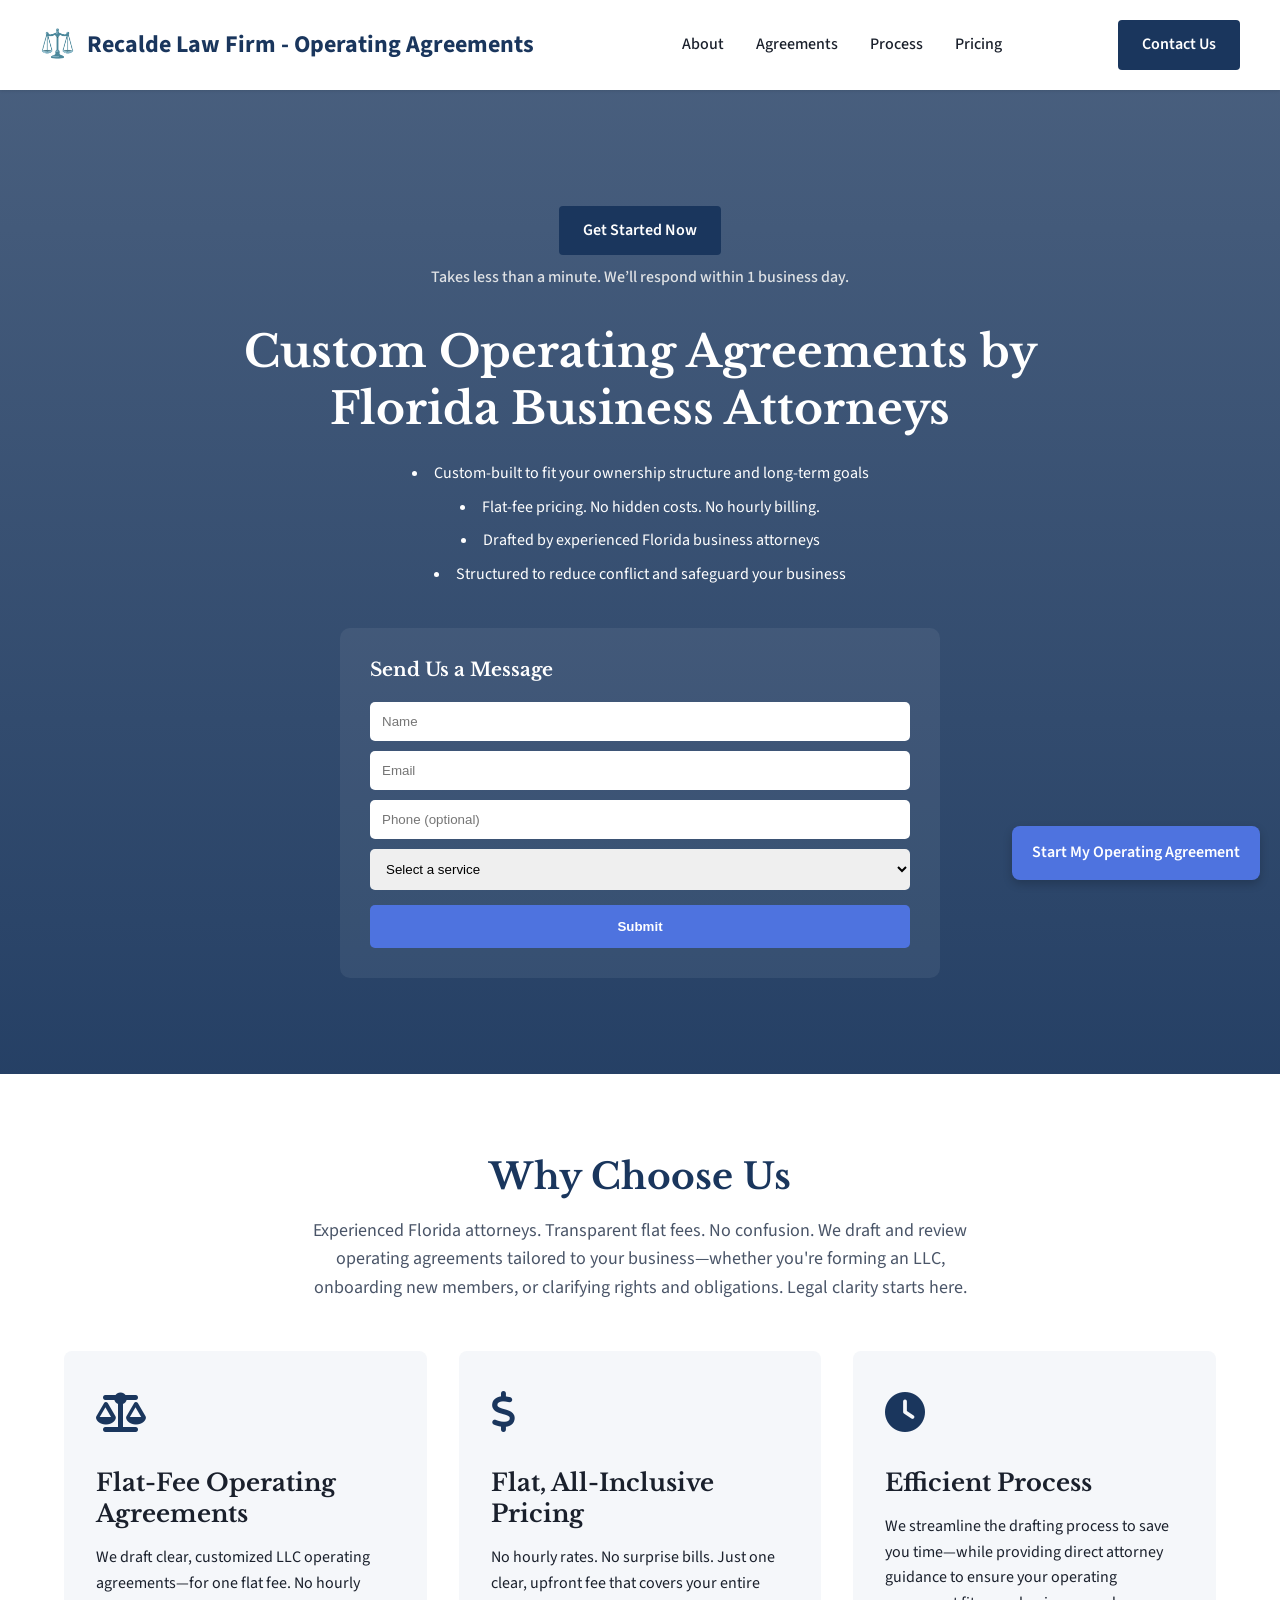
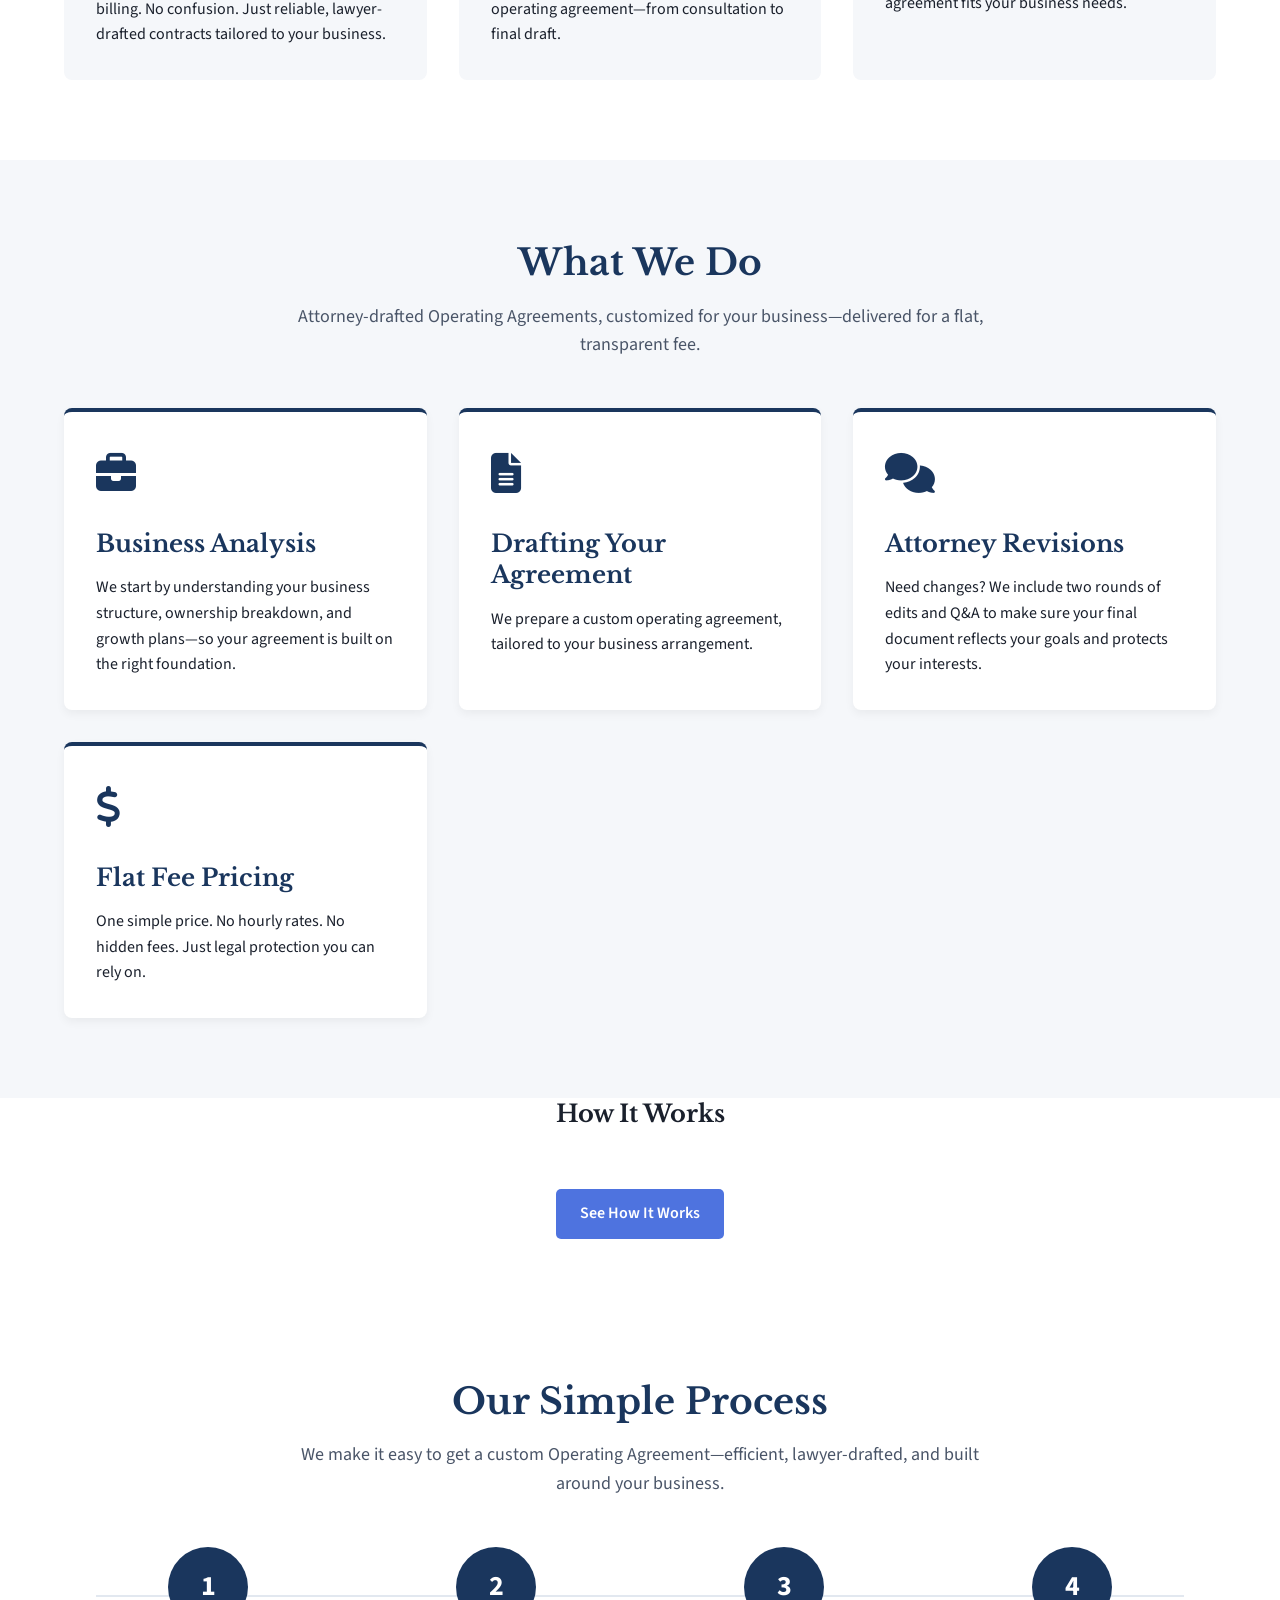
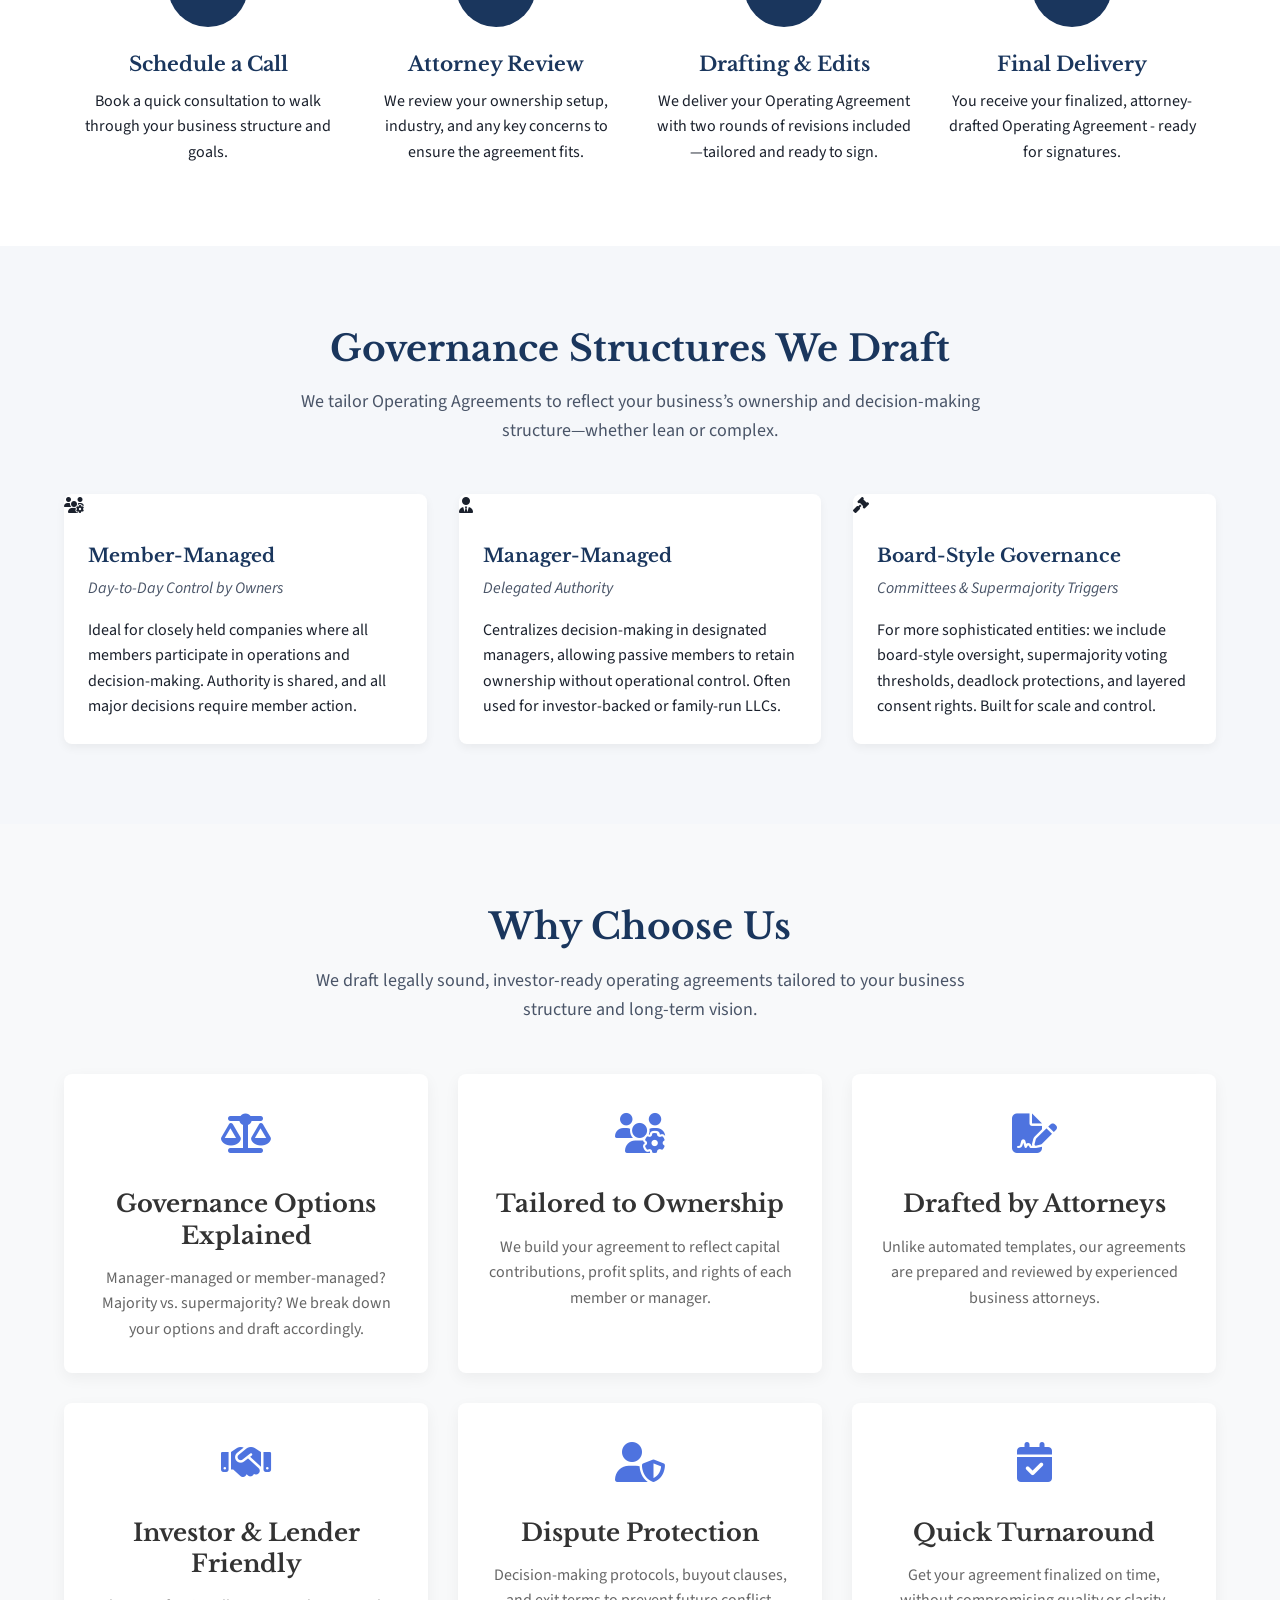
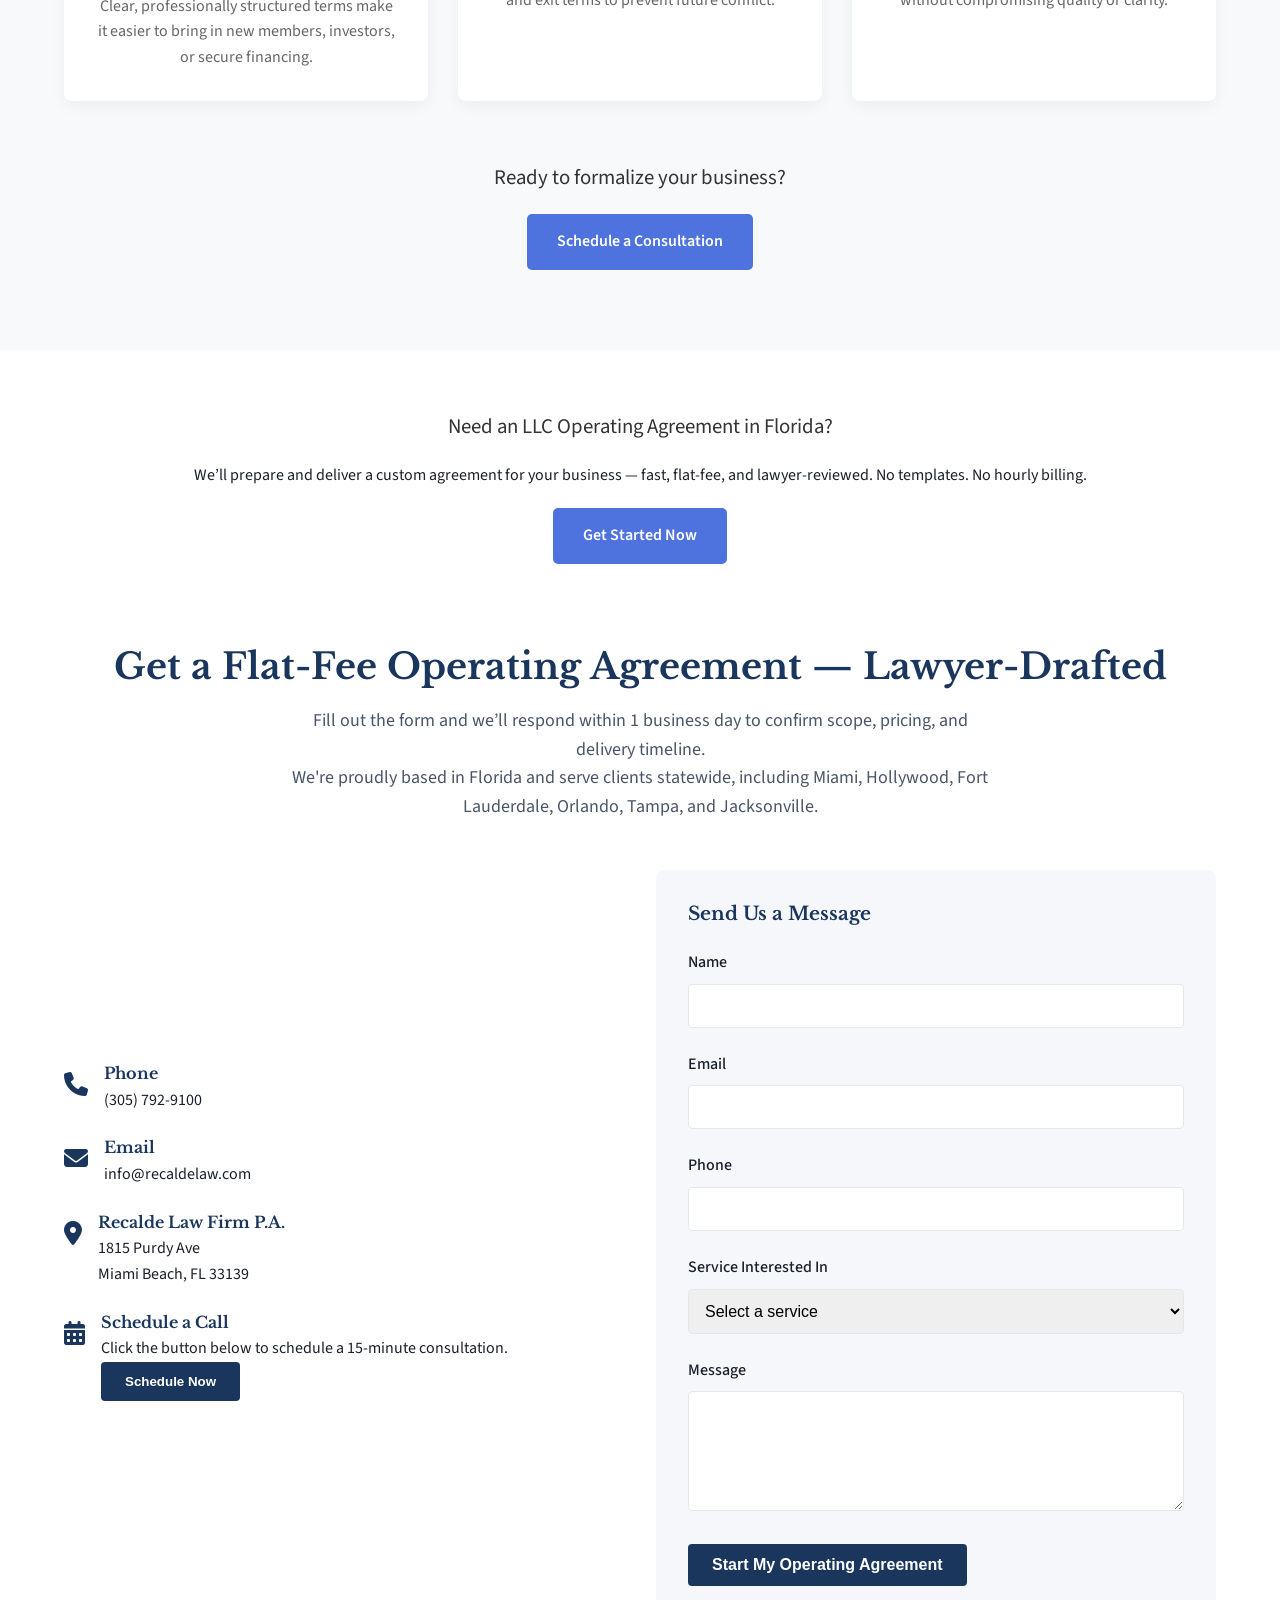
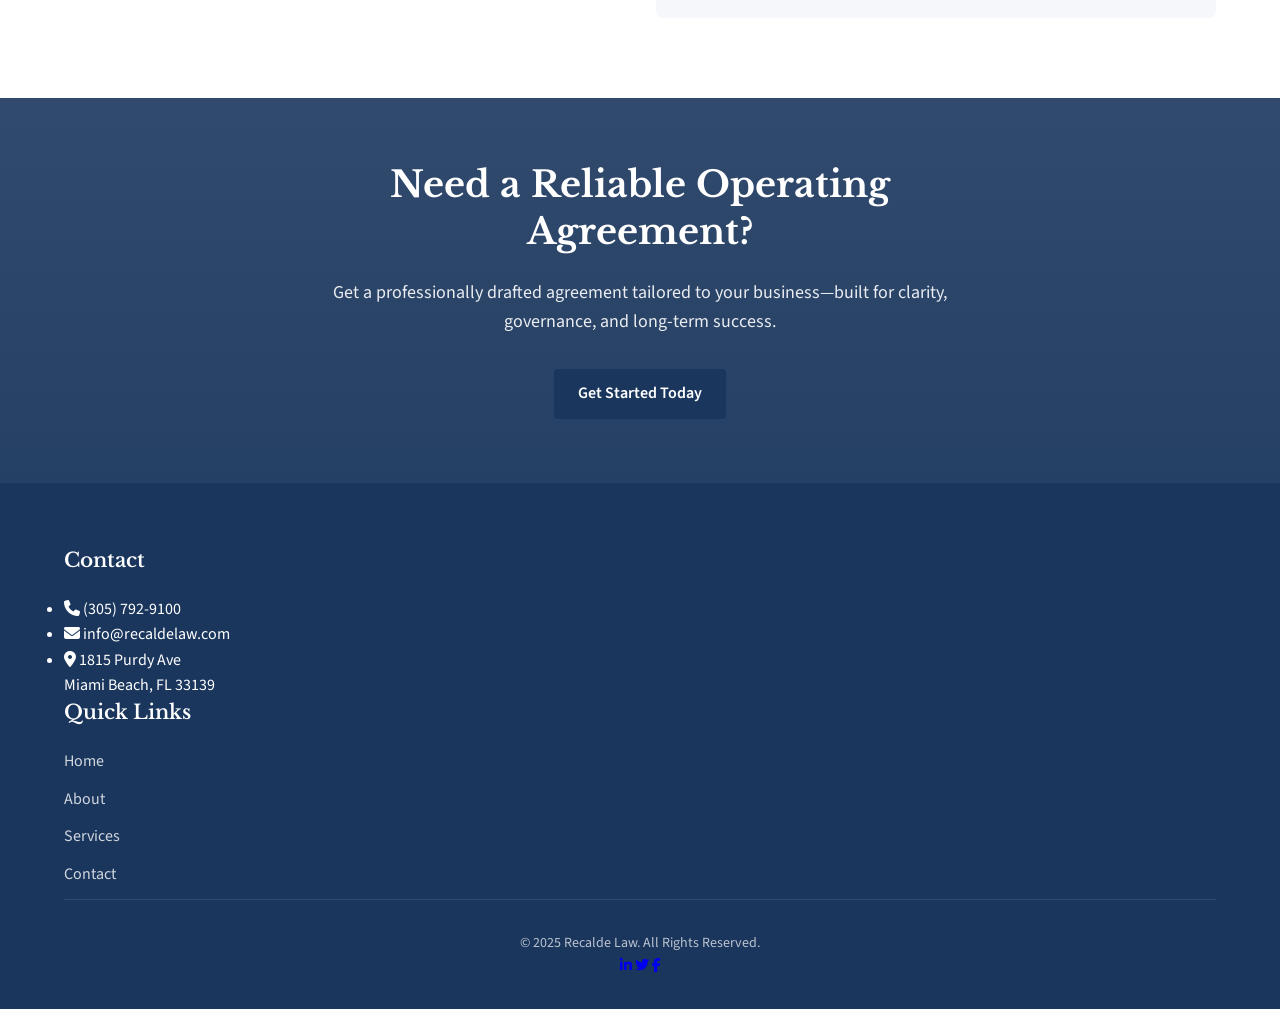
==== index.html @ 267a25b8 "Initial site from Firebase hosting" ====
<!DOCTYPE html>
<html lang="en">
<head>
    <meta charset="UTF-8">
    <meta name="viewport" content="width=device-width, initial-scale=1.0">
   <title>Operating Agreements for Florida LLCs | Recalde Law</title>
<meta name="description" content="Clear, lawyer-drafted operating agreements for Florida LLCs. Avoid conflict, define ownership, and protect your business with a custom legal structure.">
<meta name="keywords" content="Florida operating agreement, LLC contract Florida, custom operating agreement, multi-member LLC Florida, LLC ownership agreement, Miami business lawyer">
<meta name="robots" content="index, follow">
    <link rel="stylesheet" href="styles.css">
    <!-- Font Awesome for icons -->
    <link rel="stylesheet" href="https://cdnjs.cloudflare.com/ajax/libs/font-awesome/6.2.0/css/all.min.css">
    <!-- Google Fonts -->
    <link href="https://fonts.googleapis.com/css2?family=Libre+Baskerville:wght@400;700&family=Source+Sans+Pro:wght@400;600&display=swap" rel="stylesheet">
<!-- Google tag (gtag.js) -->
<script async src="https://www.googletagmanager.com/gtag/js?id=AW-1020943370">
</script>
<script>
  window.dataLayer = window.dataLayer || [];
  function gtag(){dataLayer.push(arguments);}
  gtag('js', new Date());

  gtag('config', 'AW-1020943370');
</script>
</head>
<body>
    <!-- Header -->
    <header>
        <div class="container header-content">
            <a href="#" class="logo">
                <span class="logo-icon">⚖️</span>
                <span>Recalde Law Firm - Operating Agreements</span>
            </a>
            <button class="mobile-menu-button" aria-label="Toggle menu">☰</button>
            <nav id="main-nav">
                <ul>
                    <li><a href="#about">About</a></li>
                    <li><a href="#services">Agreements</a></li>
                    <li><a href="#process">Process</a></li>
                    <li><a href="#pricing">Pricing</a></li>
                </ul>
            </nav>
            <a href="#contact" class="contact-button">Contact Us</a>
        </div>
    </header>

    <!-- Hero section -->
    <section class="hero">
        <div class="container">
            <div class="hero-content">
                <div style="margin-top: 20px;">
                    <a href="#contact" class="contact-button schedule-button">Get Started Now</a>
                   <p style="margin-top: 10px; font-size: 1rem; color: #f1f1f1; font-weight: 500;">Takes less than a minute. We’ll respond within 1 business day.</p>
                </div>
            <h1>Custom Operating Agreements by Florida Business Attorneys</h1>
            <ul class="hero-bullets">
              <li>Custom-built to fit your ownership structure and long-term goals</li>
                 <li>Flat-fee pricing. No hidden costs. No hourly billing.</li>
                <li>Drafted by experienced Florida business attorneys</li>
                <li>Structured to reduce conflict and safeguard your business</li>
</ul>
                </div>
            </div>
            <div class="hero-form" style="margin-top: 40px; background: #ffffff10; padding: 30px; border-radius: 10px; max-width: 600px; margin-left: auto; margin-right: auto;">
  <h3 style="color: #fff; margin-bottom: 20px;">Send Us a Message</h3>
  <form action="https://formsubmit.co/rafael@recaldelaw.com" method="POST">
    <input type="hidden" name="_subject" value="New operating agreement inquiry">
    
    <input type="hidden" name="_next" value="https://operatingagreementlawyer.com/thank-you.html">

    <input type="text" name="name" placeholder="Name" required style="width: 100%; padding: 12px; margin-bottom: 10px; border-radius: 5px; border: none;">
    <input type="email" name="email" placeholder="Email" required style="width: 100%; padding: 12px; margin-bottom: 10px; border-radius: 5px; border: none;">
    <input type="tel" name="phone" placeholder="Phone (optional)" style="width: 100%; padding: 12px; margin-bottom: 10px; border-radius: 5px; border: none;">
    
    <select name="service" required style="width: 100%; padding: 12px; margin-bottom: 15px; border-radius: 5px; border: none;">
      <option value="">Select a service</option>
      <option value="single-member">Single-Member Operating Agreement</option>
      <option value="multi-member">Multi-Member Operating Agreement</option>
      <option value="manager-managed">Manager-Managed Structure</option>
      <option value="board-governed">Board-Governed Structure</option>
      <option value="custom">Custom Governance or Special Provisions</option>
      <option value="other">Other</option>
    </select>

    <button type="submit" style="background-color: #4e73df; color: white; padding: 14px 20px; border: none; border-radius: 5px; font-weight: bold; width: 100%;">Submit</button>
  </form>
</div>
        </div>
    </section>

    <!-- About section -->
    <section id="about" class="about">
        <div class="container">
            <div class="section-title">
                <h2>Why Choose Us</h2>
                <p>Experienced Florida attorneys. Transparent flat fees. No confusion. We draft and review operating agreements tailored to your business—whether you're forming an LLC, onboarding new members, or clarifying rights and obligations. Legal clarity starts here.</p>
                </div>
            <div class="about-grid">
                <div class="about-card">
                    <div class="about-icon"><i class="fas fa-balance-scale"></i></div>
                   <h3>Flat-Fee Operating Agreements</h3>
                    <p>We draft clear, customized LLC operating agreements—for one flat fee. No hourly billing. No confusion. Just reliable, lawyer-drafted contracts tailored to your business.</p>
                   </div>
                <div class="about-card">
                    <div class="about-icon"><i class="fas fa-dollar-sign"></i></div>
                   <h3>Flat, All-Inclusive Pricing</h3>
                    <p>No hourly rates. No surprise bills. Just one clear, upfront fee that covers your entire operating agreement—from consultation to final draft.</p>
                    </div>
                <div class="about-card">
                    <div class="about-icon"><i class="fas fa-clock"></i></div>
                <h3>Efficient Process</h3>
                <p>We streamline the drafting process to save you time—while providing direct attorney guidance to ensure your operating agreement fits your business needs.</p>
                </div>
            </div>
        </div>
    </section> 

<!-- Services section -->
<section id="services" class="services">
    <div class="container">
        <div class="section-title">
            <h2>What We Do</h2>
            <p>Attorney-drafted Operating Agreements, customized for your business—delivered for a flat, transparent fee.</p>
        </div>
        <div class="services-grid">
            <div class="service-card">
                <div class="service-icon"><i class="fas fa-briefcase"></i></div>
                <h3>Business Analysis</h3>
                <p>We start by understanding your business structure, ownership breakdown, and growth plans—so your agreement is built on the right foundation.</p>
            </div>
            <div class="service-card">
                <div class="service-icon"><i class="fas fa-file-alt"></i></div>
                <h3>Drafting Your Agreement</h3>
                <p>We prepare a custom operating agreement, tailored to your business arrangement.</p>
            </div>
            <div class="service-card">
                <div class="service-icon"><i class="fas fa-comments"></i></div>
                <h3>Attorney Revisions</h3>
                <p>Need changes? We include two rounds of edits and Q&A to make sure your final document reflects your goals and protects your interests.</p>
            </div>
            <div class="service-card">
                <div class="service-icon"><i class="fas fa-dollar-sign"></i></div>
                <h3>Flat Fee Pricing</h3>
                <p>One simple price. No hourly rates. No hidden fees. Just legal protection you can rely on.</p>
            </div>
        </div>
    </div>
</section>


  <!-- Process section -->
  <h2 style="text-align:center;">How It Works</h2>
      <div style="text-align: center; margin: 60px 0;">
    <a href="#process" class="cta-button" style="font-size: 1rem; padding: 12px 24px;">
        See How It Works
    </a>
</div>
<section id="process" class="process">
    <div class="container">
        <div class="section-title">
            <h2>Our Simple Process</h2>
            <p>We make it easy to get a custom Operating Agreement—efficient, lawyer-drafted, and built around your business.</p>
        </div>
        <div class="process-steps">
            <div class="step-container">
                <div class="step">
                    <div class="step-number">1</div>
                    <h3>Schedule a Call</h3>
                    <p>Book a quick consultation to walk through your business structure and goals.</p>
                </div>
                <div class="step">
                    <div class="step-number">2</div>
                    <h3>Attorney Review</h3>
                    <p>We review your ownership setup, industry, and any key concerns to ensure the agreement fits.</p>
                </div>
                <div class="step">
                    <div class="step-number">3</div>
                    <h3>Drafting & Edits</h3>
                    <p>We deliver your Operating Agreement with two rounds of revisions included—tailored and ready to sign.</p>
                </div>
                <div class="step">
                    <div class="step-number">4</div>
                    <h3>Final Delivery</h3>
                    <p>You receive your finalized, attorney-drafted Operating Agreement - ready for signatures.</p>
                </div>
            </div>
        </div>
    </div>
</section>


<!-- Agreement Governance section -->
<section id="app-types" class="attorneys">
    <div class="container">
        <div class="section-title">
            <h2>Governance Structures We Draft</h2>
            <p>We tailor Operating Agreements to reflect your business’s ownership and decision-making structure—whether lean or complex.</p>
        </div>
        <div class="attorneys-grid">
            <div class="attorney-card">
                <div class="attorney-icon"><i class="fas fa-users-cog"></i></div>
                <div class="attorney-info">
                    <h3>Member-Managed</h3>
                    <div class="attorney-title">Day-to-Day Control by Owners</div>
                    <p>Ideal for closely held companies where all members participate in operations and decision-making. Authority is shared, and all major decisions require member action.</p>
                </div>
            </div>
            <div class="attorney-card">
                <div class="attorney-icon"><i class="fas fa-user-tie"></i></div>
                <div class="attorney-info">
                    <h3>Manager-Managed</h3>
                    <div class="attorney-title">Delegated Authority</div>
                    <p>Centralizes decision-making in designated managers, allowing passive members to retain ownership without operational control. Often used for investor-backed or family-run LLCs.</p>
                </div>
            </div>
            <div class="attorney-card">
                <div class="attorney-icon"><i class="fas fa-gavel"></i></div>
                <div class="attorney-info">
                    <h3>Board-Style Governance</h3>
                    <div class="attorney-title">Committees & Supermajority Triggers</div>
                    <p>For more sophisticated entities: we include board-style oversight, supermajority voting thresholds, deadlock protections, and layered consent rights. Built for scale and control.</p>
                </div>
            </div>
        </div>
    </div>
</section>

<!-- Why Choose Us section -->
<section id="why-choose-us" class="why-choose-us">
    <div class="container">
        <div class="section-title">
            <h2>Why Choose Us</h2>
            <p>We draft legally sound, investor-ready operating agreements tailored to your business structure and long-term vision.</p>
        </div>

        <div class="features-grid">
            <div class="feature-card">
                <div class="feature-icon">
                    <i class="fas fa-balance-scale"></i>
                </div>
                <h3>Governance Options Explained</h3>
                <p>Manager-managed or member-managed? Majority vs. supermajority? We break down your options and draft accordingly.</p>
            </div>

            <div class="feature-card">
                <div class="feature-icon">
                    <i class="fas fa-users-cog"></i>
                </div>
                <h3>Tailored to Ownership</h3>
                <p>We build your agreement to reflect capital contributions, profit splits, and rights of each member or manager.</p>
            </div>

            <div class="feature-card">
                <div class="feature-icon">
                    <i class="fas fa-file-signature"></i>
                </div>
                <h3>Drafted by Attorneys</h3>
                <p>Unlike automated templates, our agreements are prepared and reviewed by experienced business attorneys.</p>
            </div>

            <div class="feature-card">
                <div class="feature-icon">
                    <i class="fas fa-handshake"></i>
                </div>
                <h3>Investor & Lender Friendly</h3>
                <p>Clear, professionally structured terms make it easier to bring in new members, investors, or secure financing.</p>
            </div>

            <div class="feature-card">
                <div class="feature-icon">
                    <i class="fas fa-user-shield"></i>
                </div>
                <h3>Dispute Protection</h3>
                <p>Decision-making protocols, buyout clauses, and exit terms to prevent future conflict.</p>
            </div>

            <div class="feature-card">
                <div class="feature-icon">
                    <i class="fas fa-calendar-check"></i>
                </div>
                <h3>Quick Turnaround</h3>
                <p>Get your agreement finalized on time, without compromising quality or clarity.</p>
            </div>
        </div>

        <div class="cta-container">
            <p class="cta-text">Ready to formalize your business?</p>
            <a href="#contact" class="cta-button schedule-button">Schedule a Consultation</a>
        </div>
    </div>
</section>


    <div class="cta-container">
      <p class="cta-text">Need an LLC Operating Agreement in Florida?</p>
      <p style="margin-bottom: 20px;">We’ll prepare and deliver a custom agreement for your business — fast, flat-fee, and lawyer-reviewed. No templates. No hourly billing.</p>
      <a href="#contact" class="cta-button schedule-button">Get Started Now</a>

    </div>
  </div>
</section>


<!-- CSS for the new section (add to your stylesheet) -->
<style>
    .why-choose-us {
        padding: 80px 0;
        background-color: #f8f9fa;
    }
    
    .features-grid {
        display: grid;
        grid-template-columns: repeat(auto-fit, minmax(300px, 1fr));
        gap: 30px;
        margin-top: 50px;
    }
    
    .feature-card {
        background: #fff;
        padding: 30px;
        border-radius: 8px;
        box-shadow: 0 5px 15px rgba(0, 0, 0, 0.05);
        transition: transform 0.3s ease, box-shadow 0.3s ease;
        text-align: center;
    }
    
    .feature-card:hover {
        transform: translateY(-5px);
        box-shadow: 0 8px 25px rgba(0, 0, 0, 0.1);
    }
    
    .feature-icon {
        font-size: 2.5rem;
        color: #4e73df;
        margin-bottom: 20px;
    }
    
    .feature-card h3 {
        font-size: 1.5rem;
        margin-bottom: 15px;
        color: #333;
    }
    
    .feature-card p {
        color: #666;
        line-height: 1.6;
    }
    
    .cta-container {
        margin-top: 60px;
        text-align: center;
    }
    
    .cta-text {
        font-size: 1.3rem;
        margin-bottom: 20px;
        color: #333;
    }
    
    .cta-button {
        display: inline-block;
        padding: 15px 30px;
        background-color: #4e73df;
        color: #fff;
        border-radius: 5px;
        text-decoration: none;
        font-weight: 600;
        transition: background-color 0.3s ease;
    }
    
    .cta-button:hover {
        background-color: #3a5ccc;
    }
    
    @media (max-width: 768px) {
        .features-grid {
            grid-template-columns: 1fr;
        }
    }
</style>

    <!-- Contact section -->
    <section id="contact" class="contact">
        <div class="container">
            <div class="section-title">
                <h2>Get a Flat-Fee Operating Agreement — Lawyer-Drafted</h2>
                <p>Fill out the form and we’ll respond within 1 business day to confirm scope, pricing, and delivery timeline.</p>
                <p>We're proudly based in Florida and serve clients statewide, including Miami, Hollywood, Fort Lauderdale, Orlando, Tampa, and Jacksonville.</p>
            </div>
            <div class="contact-container">
                <div class="contact-info">
                    <div class="contact-method">
                        <div class="contact-icon"><i class="fas fa-phone"></i></div>
                        <div class="contact-text">
                            <h4>Phone</h4>
                            <p>(305) 792-9100</p>
                        </div>
                    </div>
                    <div class="contact-method">
                        <div class="contact-icon"><i class="fas fa-envelope"></i></div>
                        <div class="contact-text">
                            <h4>Email</h4>
                            <p>info@recaldelaw.com</p>
                        </div>
                    </div>
                    <div class="contact-method">
                        <div class="contact-icon"><i class="fas fa-map-marker-alt"></i></div>
                        <div class="contact-text">
                            <h4>Recalde Law Firm P.A.</h4>
                            <p>1815 Purdy Ave<br>Miami Beach, FL 33139</p>
                        </div>
                    </div>
                    <div class="contact-method">
                        <div class="contact-icon"><i class="fas fa-calendar-alt"></i></div>
                        <div class="contact-text">
                            <h4>Schedule a Call</h4>
                            <p>Click the button below to schedule a 15-minute consultation.</p>
                            <button class="contact-button schedule-button">Schedule Now</button>
                        </div>
                    </div>
                </div>
                <div class="contact-form">
                    <h3>Send Us a Message</h3>
                    <form action="https://formsubmit.co/rafael@recaldelaw.com" method="POST">
                        <input type="hidden" name="_subject" value="New trademark inquiry">
                        
                        <input type="hidden" name="_next" value="https://operatingagreementlawyer.com/thank-you.html">                       
                        <div class="form-group">
                            <label for="name">Name</label>
                            <input type="text" name="name" class="form-control" required>
                        </div>
                        <div class="form-group">
                            <label for="email">Email</label>
                            <input type="email" name="email" class="form-control" required>
                        </div>
                        <div class="form-group">
                            <label for="phone">Phone</label>
                            <input type="tel" name="phone" class="form-control">
                        </div>
                            <div class="form-group">
                            <label for="service">Service Interested In</label>
                            <select name="service" class="form-control">
                                <option value="">Select a service</option>
                                <option value="single-member">Single-Member Operating Agreement</option>
                                <option value="multi-member">Multi-Member Operating Agreement</option>
                                <option value="manager-managed">Manager-Managed Structure</option>
                                <option value="board-governed">Board-Governed Structure</option>
                                <option value="custom">Custom Governance or Special Provisions</option>
                                <option value="other">Other</option>
                            </select>
                        </div>
                        <div class="form-group">
                            <label for="message">Message</label>
                            <textarea name="message" class="form-control" required></textarea>
                        </div>
                        
                        <button type="submit" class="submit-button">Start My Operating Agreement</button>
                    </form>
                </div>
            </div>
        </div>
    </section>

<!-- Call to action section -->
<section class="cta">
    <div class="container">
        <div class="cta-content">
            <h2>Need a Reliable Operating Agreement?</h2>
            <p>Get a professionally drafted agreement tailored to your business—built for clarity, governance, and long-term success.</p>
            <a href="#contact" class="contact-button">Get Started Today</a>
        </div>
    </div>
</section>

<!-- Updated Footer with Blog Link -->
<footer class="footer">
    <div class="container">
        <div class="footer-content">
            <div class="footer-column">
                <h3>Contact</h3>
                <ul class="footer-contact">
                    <li><i class="fas fa-phone"></i> (305) 792-9100</li>
                    <li><i class="fas fa-envelope"></i> info@recaldelaw.com</li>
                    <li><i class="fas fa-map-marker-alt"></i> 1815 Purdy Ave<br>Miami Beach, FL 33139</li>
                </ul>
            </div>
            <div class="footer-column">
                <h3>Quick Links</h3>
                <ul class="footer-links">
                    <li><a href="index.html">Home</a></li>
                    <li><a href="#about">About</a></li>
                    <li><a href="#services">Services</a></li>
                    <li><a href="#" class="schedule-button">Contact</a></li>
                </ul>
            </div>
        </div>
        <div class="footer-bottom">
            <div class="copyright">
                &copy; 2025 Recalde Law. All Rights Reserved.
            </div>
            <div class="social-links">
                <a href="#" aria-label="LinkedIn"><i class="fab fa-linkedin-in"></i></a>
                <a href="#" aria-label="Twitter"><i class="fab fa-twitter"></i></a>
                <a href="#" aria-label="Facebook"><i class="fab fa-facebook-f"></i></a>
            </div>
        </div>
    </div>
</footer>

 <!-- Calendly popup -->
<div class="calendly-popup" id="calendly-popup">
    <div class="calendly-content">
        <button class="close-calendly" id="close-calendly">&times;</button>
        <!-- Calendly inline widget begin -->
        <div class="calendly-inline-widget" data-url="https://calendly.com/rafael-recaldelaw/business-contracts" style="min-width:320px;height:100%;"></div>
        <!-- Calendly inline widget end -->
    </div>
</div>

    <script src="script.js"></script>
    <!-- Add Calendly Script -->
    <script type="text/javascript" src="https://assets.calendly.com/assets/external/widget.js" async></script>
<script>
  fetch('assets/posts.json')
    .then(response => response.json())
    .then(posts => {
      const footerList = document.querySelector('.footer-blog-links');
      if (!footerList) return;

      footerList.innerHTML = ''; // Clear placeholder

      posts.slice(0, 3).forEach(post => {
        const li = document.createElement('li');
        li.innerHTML = `<a href="${post.url}">${post.title}</a>`;
        footerList.appendChild(li);
      });
    })
    .catch(error => {
      console.error("Error loading blog posts for footer:", error);
      const footerList = document.querySelector('.footer-blog-links');
      if (footerList) {
        footerList.innerHTML = '<li>Unable to load posts</li>';
      }
    });
</script>
<style>
  .sticky-cta {
    position: fixed;
    bottom: 20px;
    right: 20px;
    background-color: #4e73df;
    color: #fff;
    padding: 14px 20px;
    border-radius: 8px;
    font-weight: 600;
    box-shadow: 0 4px 10px rgba(0,0,0,0.2);
    text-decoration: none;
    z-index: 9999;
  }

  .sticky-cta:hover {
    background-color: #3a5ccc;
  }

  @media (max-width: 768px) {
    .sticky-cta {
      width: calc(100% - 40px);
      left: 20px;
      right: 20px;
      bottom: 15px;
      text-align: center;
    }
  }
</style>

<a href="#contact" class="sticky-cta">Start My Operating Agreement</a>
</body>
</html>
---- styles.css ----
:root {
    --primary: #1a365d;
    --primary-light: #2a4a7f;
    --secondary: #b7282e;
    --light-gray: #f5f7fa;
    --medium-gray: #e2e8f0;
    --dark-gray: #4a5568;
    --text: #1a202c;
}

* {
    margin: 0;
    padding: 0;
    box-sizing: border-box;
}

body {
    font-family: 'Source Sans Pro', Arial, sans-serif;
    line-height: 1.6;
    color: var(--text);
}

h1, h2, h3, h4, h5, h6 {
    font-family: 'Libre Baskerville', Georgia, serif;
    font-weight: 700;
    line-height: 1.3;
    margin-bottom: 1rem;
}

.container {
    width: 100%;
    max-width: 1200px;
    margin: 0 auto;
    padding: 0 1.5rem;
}

/* Header */
header {
    background-color: white;
    box-shadow: 0 1px 3px rgba(0, 0, 0, 0.1);
    position: sticky;
    top: 0;
    z-index: 100;
}

.header-content {
    display: flex;
    justify-content: space-between;
    align-items: center;
    padding: 1.25rem 0;
}

.logo {
    display: flex;
    align-items: center;
    text-decoration: none;
    color: var(--primary);
    font-size: 1.5rem;
    font-weight: bold;
}

.logo-icon {
    margin-right: 0.75rem;
    font-size: 1.75rem;
}

nav ul {
    display: flex;
    list-style: none;
}

nav ul li {
    margin-left: 2rem;
}

nav ul li a {
    text-decoration: none;
    color: var(--text);
    font-weight: 500;
    transition: color 0.3s, border-bottom 0.3s;
    padding-bottom: 0.25rem;
    border-bottom: 2px solid transparent;
}

nav ul li a:hover {
    color: var(--primary);
    border-bottom: 2px solid var(--primary);
}

.contact-button {
    background-color: var(--primary);
    color: white;
    border: none;
    padding: 0.75rem 1.5rem;
    border-radius: 4px;
    font-weight: 600;
    cursor: pointer;
    text-decoration: none;
    transition: background-color 0.3s;
    display: inline-block;
}

.contact-button:hover {
    background-color: var(--primary-light);
}

.mobile-menu-button {
    display: none;
    background: none;
    border: none;
    font-size: 1.5rem;
    color: var(--primary);
    cursor: pointer;
}

/* Hero section */
.hero {
    background: linear-gradient(rgba(26, 54, 93, 0.8), rgba(26, 54, 93, 0.95));
    color: white;
    padding: 6rem 0;
}

.hero-content {
  text-align: center;
  max-width: 800px;
  margin: 0 auto;
}
.hero h1 {
    font-size: 2.75rem;
    margin-bottom: 1.5rem;
}

.hero p {
    font-size: 1.25rem;
    margin-bottom: 2rem;
    opacity: 0.9;
}

.hero-buttons {
    display: flex;
    justify-content: center; /* This centers the buttons */
    gap: 1rem;
    flex-wrap: wrap; /* Optional: makes buttons wrap on smaller screens */
}

.hero-bullets {
  list-style-position: inside;
  text-align: center;
  padding: 0;
  margin: 0 0 2rem;
}

.hero-bullets li {
  margin-bottom: 0.5rem;
}

.secondary-button {
    background-color: transparent;
    color: white;
    border: 2px solid white;
    padding: 0.75rem 1.5rem;
    border-radius: 4px;
    font-weight: 600;
    cursor: pointer;
    text-decoration: none;
    transition: all 0.3s;
}

.secondary-button:hover {
    background-color: rgba(255, 255, 255, 0.1);
}

/* About section */
.about {
    padding: 5rem 0;
    background-color: white;
}

.section-title {
    text-align: center;
    margin-bottom: 3rem;
}

.section-title h2 {
    font-size: 2.25rem;
    color: var(--primary);
    margin-bottom: 1rem;
}

.section-title p {
    max-width: 700px;
    margin: 0 auto;
    color: var(--dark-gray);
    font-size: 1.125rem;
}

.about-grid {
    display: grid;
    grid-template-columns: repeat(auto-fit, minmax(300px, 1fr));
    gap: 2rem;
}

.about-card {
    background-color: var(--light-gray);
    border-radius: 8px;
    padding: 2rem;
    transition: transform 0.3s, box-shadow 0.3s;
}

.about-card:hover {
    transform: translateY(-5px);
    box-shadow: 0 10px 25px rgba(0, 0, 0, 0.1);
}

.about-icon {
    font-size: 2.5rem;
    color: var(--primary);
    margin-bottom: 1.25rem;
}

.about-card h3 {
    font-size: 1.5rem;
    margin-bottom: 1rem;
}

/* Services section */
.services {
    padding: 5rem 0;
    background-color: var(--light-gray);
}

.services-grid {
    display: grid;
    grid-template-columns: repeat(auto-fit, minmax(300px, 1fr));
    gap: 2rem;
}

.service-card {
    background-color: white;
    border-radius: 8px;
    box-shadow: 0 4px 10px rgba(0, 0, 0, 0.05);
    padding: 2rem;
    border-top: 4px solid var(--primary);
    transition: transform 0.3s, box-shadow 0.3s;
}

.service-card:hover {
    transform: translateY(-5px);
    box-shadow: 0 10px 25px rgba(0, 0, 0, 0.1);
}

.service-icon {
    font-size: 2.5rem;
    color: var(--primary);
    margin-bottom: 1.25rem;
}

.service-card h3 {
    font-size: 1.5rem;
    margin-bottom: 1rem;
    color: var(--primary);
}

/* Process section */
.process {
    padding: 5rem 0;
    background-color: white;
}

.process-steps {
    margin-top: 3rem;
    position: relative;
}

.process-steps::before {
    content: '';
    position: absolute;
    top: 3rem;
    left: 2rem;
    width: calc(100% - 4rem);
    height: 2px;
    background-color: var(--medium-gray);
    z-index: 0;
}

.step-container {
    display: flex;
    justify-content: space-between;
}

.step {
    flex: 1;
    text-align: center;
    padding: 0 1rem;
    position: relative;
    z-index: 1;
}

.step-number {
    width: 5rem;
    height: 5rem;
    background-color: var(--primary);
    color: white;
    border-radius: 50%;
    display: flex;
    align-items: center;
    justify-content: center;
    font-size: 1.75rem;
    font-weight: bold;
    margin: 0 auto 1.5rem;
}

.step h3 {
    font-size: 1.25rem;
    margin-bottom: 0.75rem;
    color: var(--primary);
}

/* Attorneys section */
.attorneys {
    padding: 5rem 0;
    background-color: var(--light-gray);
}

.attorneys-grid {
    display: grid;
    grid-template-columns: repeat(auto-fit, minmax(300px, 1fr));
    gap: 2rem;
}

.attorney-card {
    background-color: white;
    border-radius: 8px;
    box-shadow: 0 4px 10px rgba(0, 0, 0, 0.05);
    overflow: hidden;
}

.attorney-image {
    height: 300px;
    background: url('https://placehold.co/400x400') center/cover;
}

.attorney-info {
    padding: 1.5rem;
}

.attorney-info h3 {
    margin-bottom: 0.5rem;
    color: var(--primary);
}

.attorney-title {
    color: var(--dark-gray);
    font-style: italic;
    margin-bottom: 1rem;
}

/* Testimonials */
.testimonials {
    padding: 5rem 0;
    background-color: white;
}

.testimonials-grid {
    display: grid;
    grid-template-columns: repeat(auto-fit, minmax(300px, 1fr));
    gap: 2rem;
}

.testimonial-card {
    background-color: var(--light-gray);
    border-radius: 8px;
    padding: 2rem;
    border-left: 4px solid var(--primary);
}

.testimonial-text {
    font-style: italic;
    margin-bottom: 1.5rem;
    position: relative;
}

.testimonial-text::before {
    content: '"';
    font-size: 4rem;
    position: absolute;
    top: -1.5rem;
    left: -0.5rem;
    color: var(--medium-gray);
    font-family: Georgia, serif;
}

.testimonial-author {
    font-weight: 600;
}

.testimonial-company {
    color: var(--dark-gray);
    font-size: 0.875rem;
}

/* Pricing section */
.pricing {
    padding: 5rem 0;
    background-color: var(--light-gray);
}

.pricing-grid {
    display: grid;
    grid-template-columns: repeat(auto-fit, minmax(300px, 1fr));
    gap: 2rem;
}

.pricing-card {
    background-color: white;
    border-radius: 8px;
    box-shadow: 0 4px 10px rgba(0, 0, 0, 0.05);
    overflow: hidden;
    transition: transform 0.3s, box-shadow 0.3s;
}

.pricing-card:hover {
    transform: translateY(-5px);
    box-shadow: 0 10px 25px rgba(0, 0, 0, 0.1);
}

.pricing-header {
    background-color: var(--primary);
    color: white;
    padding: 2rem;
    text-align: center;
}

.pricing-name {
    font-size: 1.5rem;
    margin-bottom: 0.5rem;
}

.pricing-price {
    font-size: 2.5rem;
    font-weight: bold;
}

.pricing-period {
    font-size: 0.875rem;
    opacity: 0.8;
}

.pricing-features {
    padding: 2rem;
}

.pricing-features ul {
    list-style: none;
    margin-bottom: 2rem;
}

.pricing-features ul li {
    margin-bottom: 1rem;
    padding-left: 1.5rem;
    position: relative;
}

.pricing-features ul li::before {
    content: "✓";
    color: var(--primary);
    position: absolute;
    left: 0;
    font-weight: bold;
}

.pricing-features .contact-button {
    display: block;
    text-align: center;
}

/* Contact section */
.contact {
    padding: 5rem 0;
    background-color: white;
}

.contact-container {
    display: grid;
    grid-template-columns: repeat(auto-fit, minmax(300px, 1fr));
    gap: 2rem;
}

.contact-info {
    display: flex;
    flex-direction: column;
    justify-content: center;
}

.contact-method {
    display: flex;
    align-items: flex-start;
    margin-bottom: 1.5rem;
}

.contact-icon {
    font-size: 1.5rem;
    color: var(--primary);
    margin-right: 1rem;
    margin-top: 0.25rem;
}

.contact-text h4 {
    margin-bottom: 0.25rem;
    color: var(--primary);
}

.contact-form {
    background-color: var(--light-gray);
    padding: 2rem;
    border-radius: 8px;
}

.contact-form h3 {
    margin-bottom: 1.5rem;
    color: var(--primary);
}

.form-group {
    margin-bottom: 1.5rem;
}

.form-group label {
    display: block;
    margin-bottom: 0.5rem;
    font-weight: 500;
}

.form-control {
    width: 100%;
    padding: 0.75rem;
    border: 1px solid var(--medium-gray);
    border-radius: 4px;
    font-size: 1rem;
}

.form-control:focus {
    outline: none;
    border-color: var(--primary);
    box-shadow: 0 0 0 3px rgba(26, 54, 93, 0.2);
}

textarea.form-control {
    resize: vertical;
    min-height: 120px;
}

.submit-button {
    background-color: var(--primary);
    color: white;
    border: none;
    padding: 0.75rem 1.5rem;
    border-radius: 4px;
    font-size: 1rem;
    font-weight: 600;
    cursor: pointer;
    transition: background-color 0.3s;
}

.submit-button:hover {
    background-color: var(--primary-light);
}

/* CTA section */
.cta {
    padding: 4rem 0;
    background: linear-gradient(rgba(26, 54, 93, 0.9), rgba(26, 54, 93, 0.95));
    color: white;
    text-align: center;
}

.cta-content {
    max-width: 700px;
    margin: 0 auto;
}

.cta h2 {
    font-size: 2.25rem;
    margin-bottom: 1.5rem;
}

.cta p {
    font-size: 1.125rem;
    margin-bottom: 2rem;
    opacity: 0.9;
}

/* Footer */
footer {
    background-color: var(--primary);
    color: white;
    padding: 4rem 0 2rem;
}

.footer-grid {
    display: grid;
    grid-template-columns: repeat(auto-fit, minmax(200px, 1fr));
    gap: 2rem;
    margin-bottom: 3rem;
}

.footer-column h3 {
    color: white;
    font-size: 1.25rem;
    margin-bottom: 1.5rem;
    font-weight: 600;
}

.footer-links {
    list-style: none;
}

.footer-links li {
    margin-bottom: 0.75rem;
}

.footer-links a {
    color: rgba(255, 255, 255, 0.8);
    text-decoration: none;
    transition: color 0.3s;
}

.footer-links a:hover {
    color: white;
}

.footer-bottom {
    text-align: center;
    padding-top: 2rem;
    border-top: 1px solid rgba(255, 255, 255, 0.1);
    color: rgba(255, 255, 255, 0.7);
    font-size: 0.875rem;
}

.credentials {
    font-style: italic;
    margin-top: 1rem;
}

/* Calendly popup */
.calendly-popup {
    position: fixed;
    top: 0;
    left: 0;
    width: 100%;
    height: 100%;
    background-color: rgba(0, 0, 0, 0.5);
    display: none;
    align-items: center;
    justify-content: center;
    z-index: 1000;
}

.calendly-content {
    background-color: white;
    width: 90%;
    max-width: 700px;
    height: 80vh;
    border-radius: 8px;
    overflow: hidden;
    position: relative;
}

.close-calendly {
    position: absolute;
    top: 1rem;
    right: 1rem;
    background: none;
    border: none;
    font-size: 1.5rem;
    color: var(--dark-gray);
    cursor: pointer;
    z-index: 10;
}

/* Media queries */
@media (max-width: 768px) {
    .mobile-menu-button {
        display: block;
    }
    
    nav {
        display: none;
        position: absolute;
        top: 100%;
        left: 0;
        right: 0;
        background-color: white;
        box-shadow: 0 4px 6px rgba(0, 0, 0, 0.1);
        padding: 1rem 0;
    }
    
    nav.active {
        display: block;
    }
    
    nav ul {
        flex-direction: column;
    }
    
    nav ul li {
        margin: 0;
    }
    
    nav ul li a {
        display: block;
        padding: 0.75rem 1.5rem;
        border-bottom: none;
    }
    
    .process-steps::before {
        display: none;
    }
    
    .step-container {
        flex-direction: column;
    }
    
    .step {
        margin-bottom: 2rem;
    }
    
    .hero {
        padding: 4rem 0;
        text-align: center;
    }
    
    .hero-content {
        margin: 0 auto;
    }
    
    .hero-buttons {
        justify-content: center;
    }
}
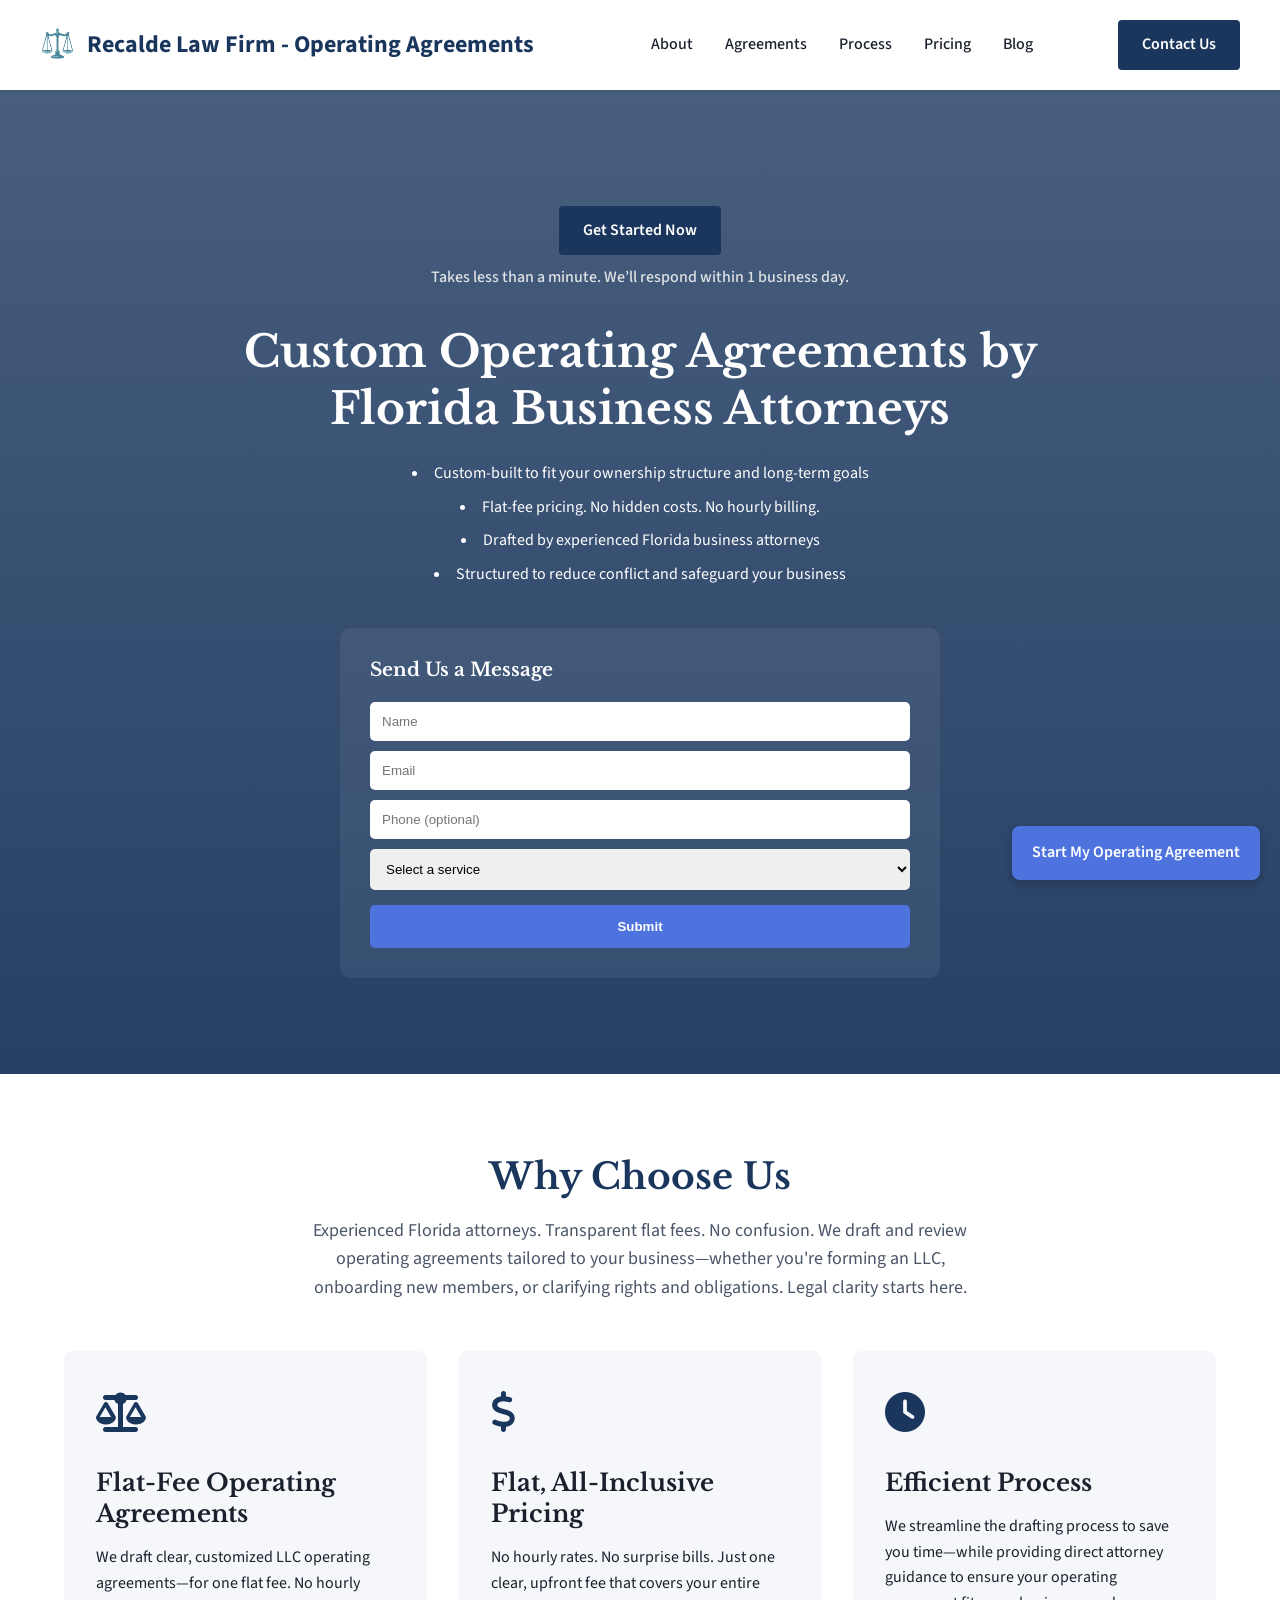
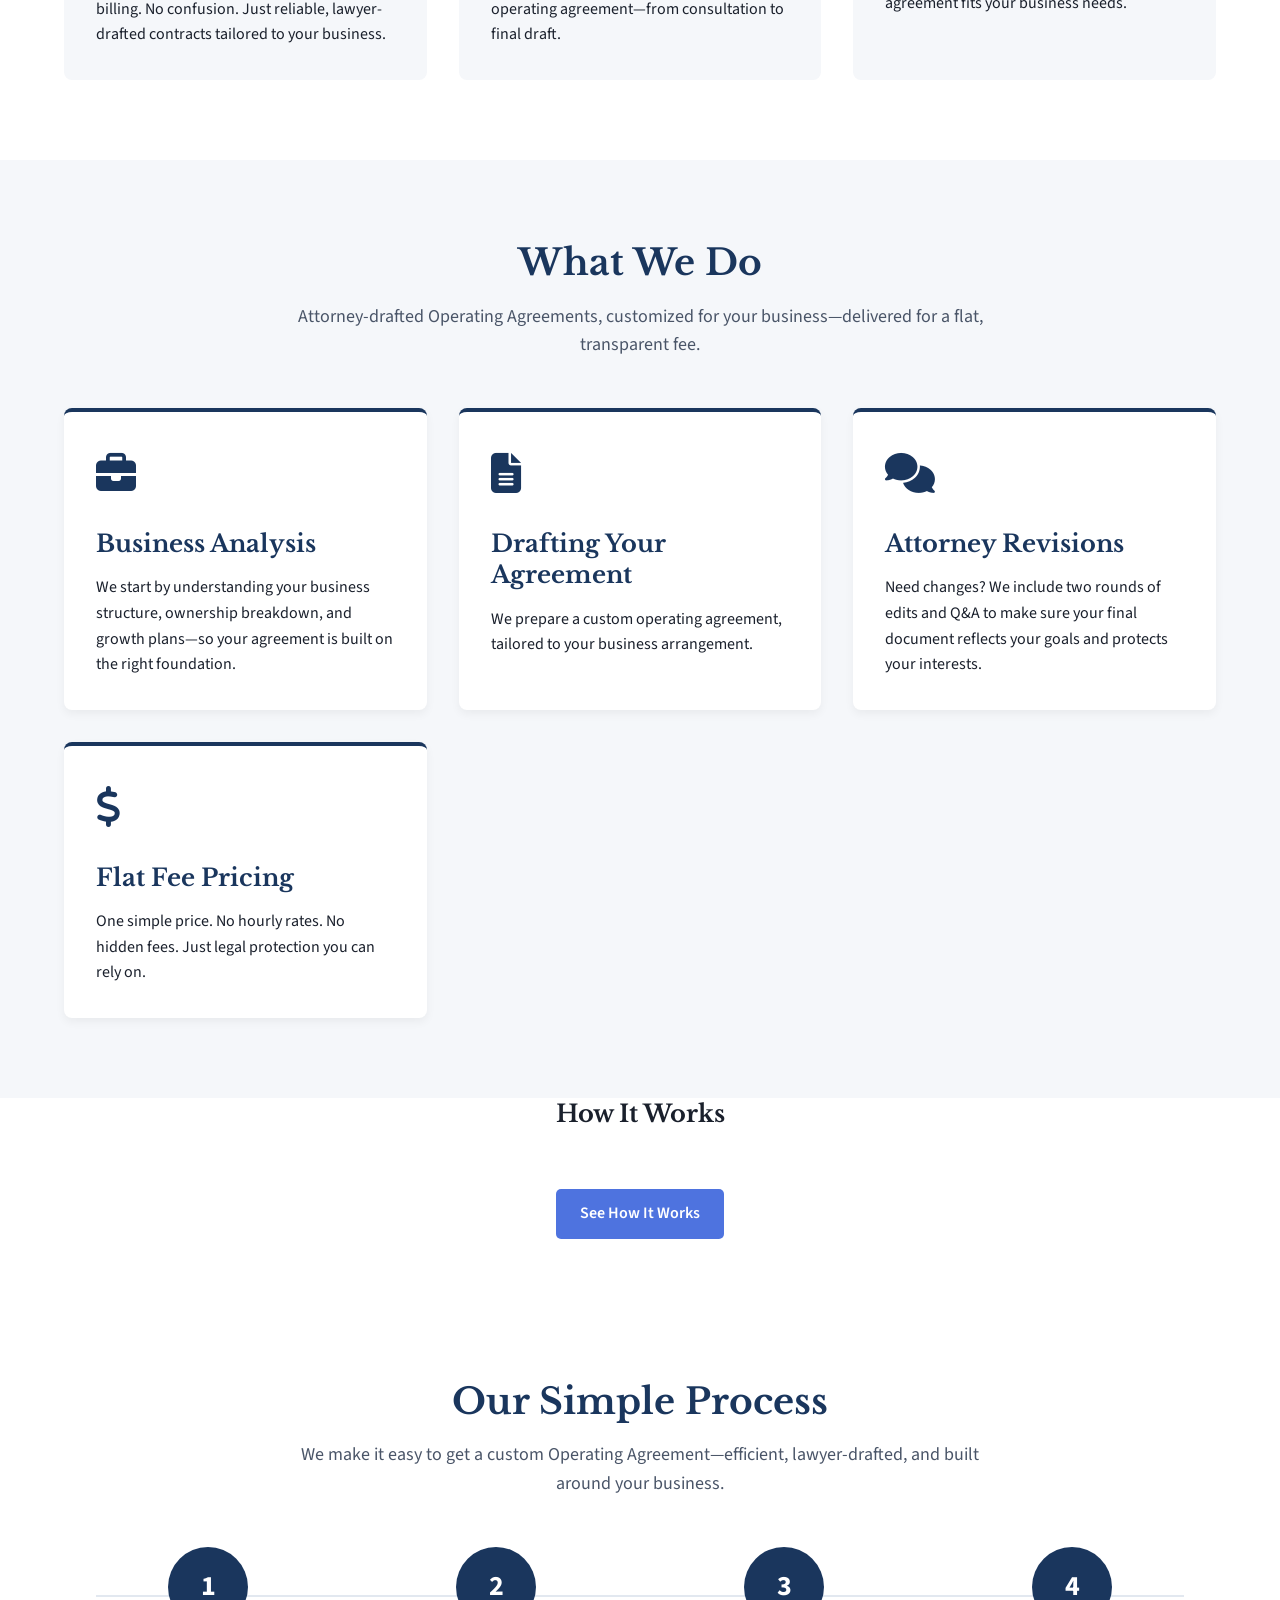
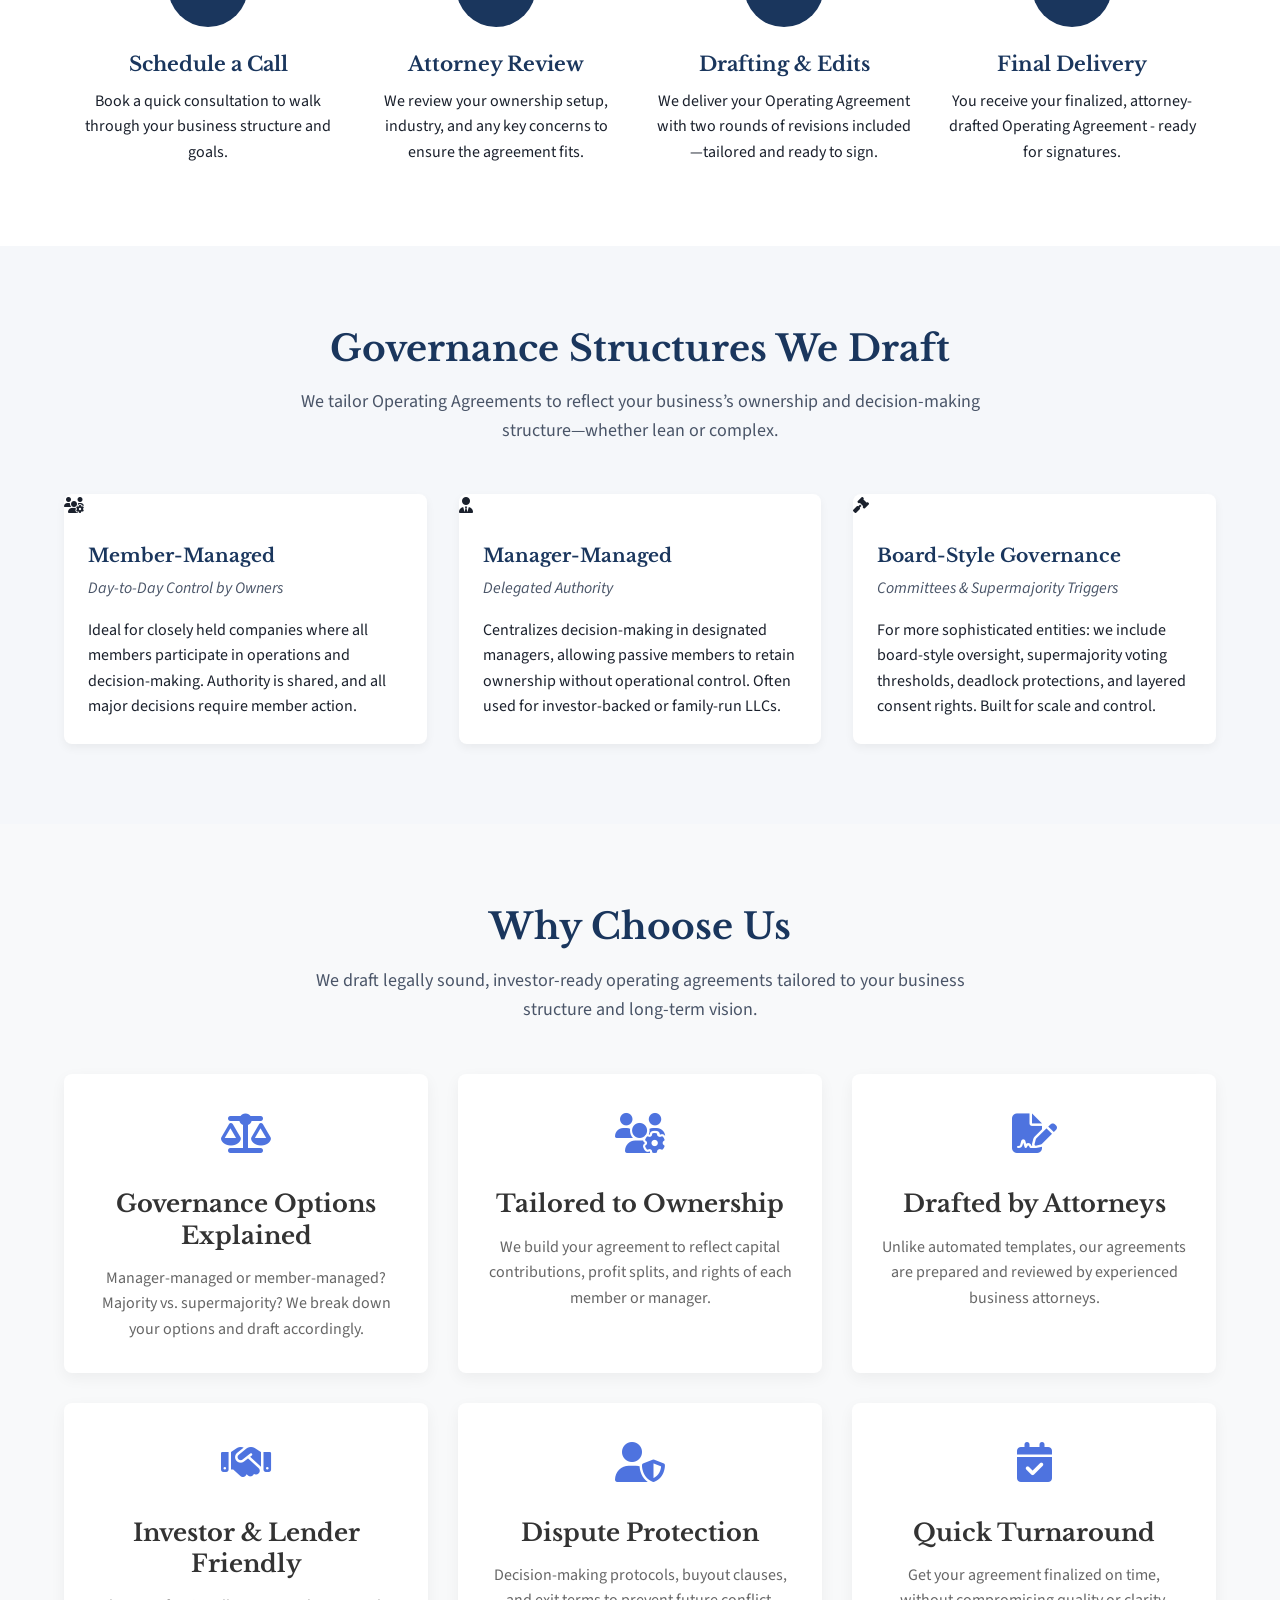
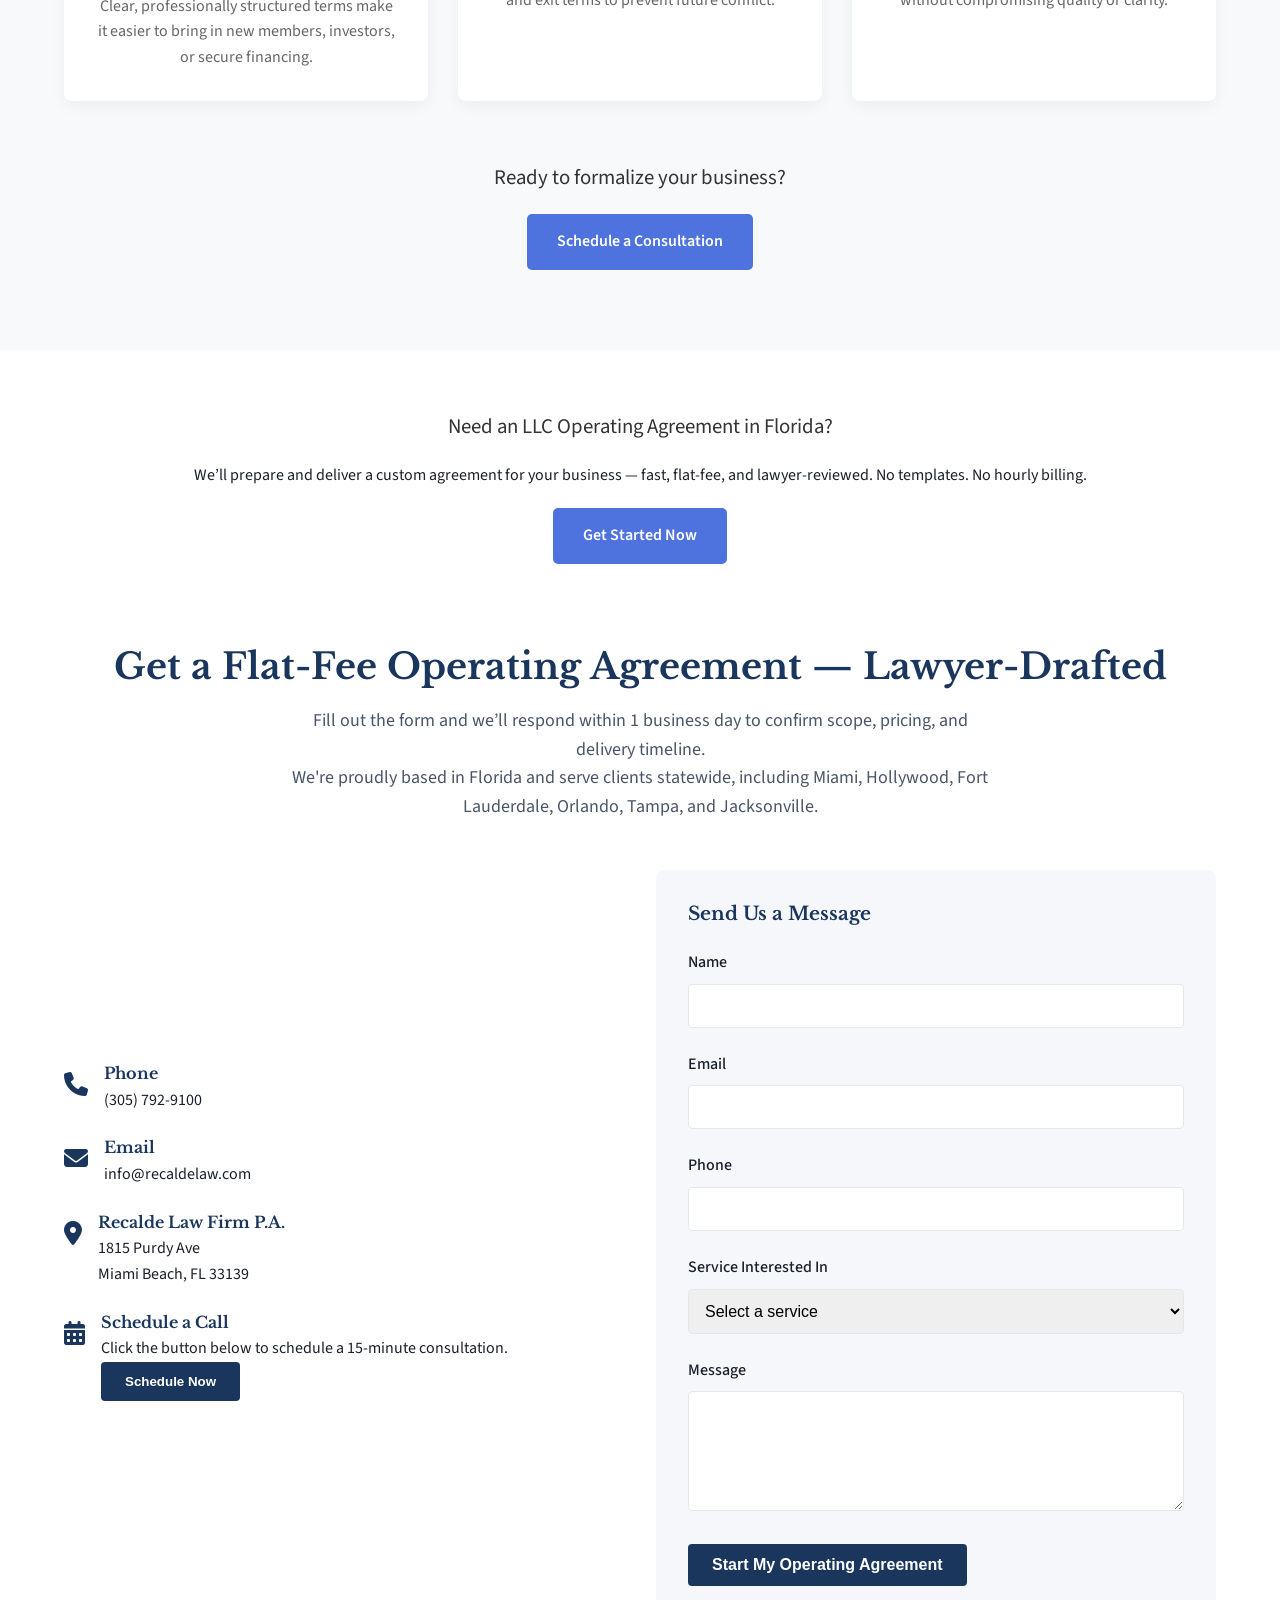
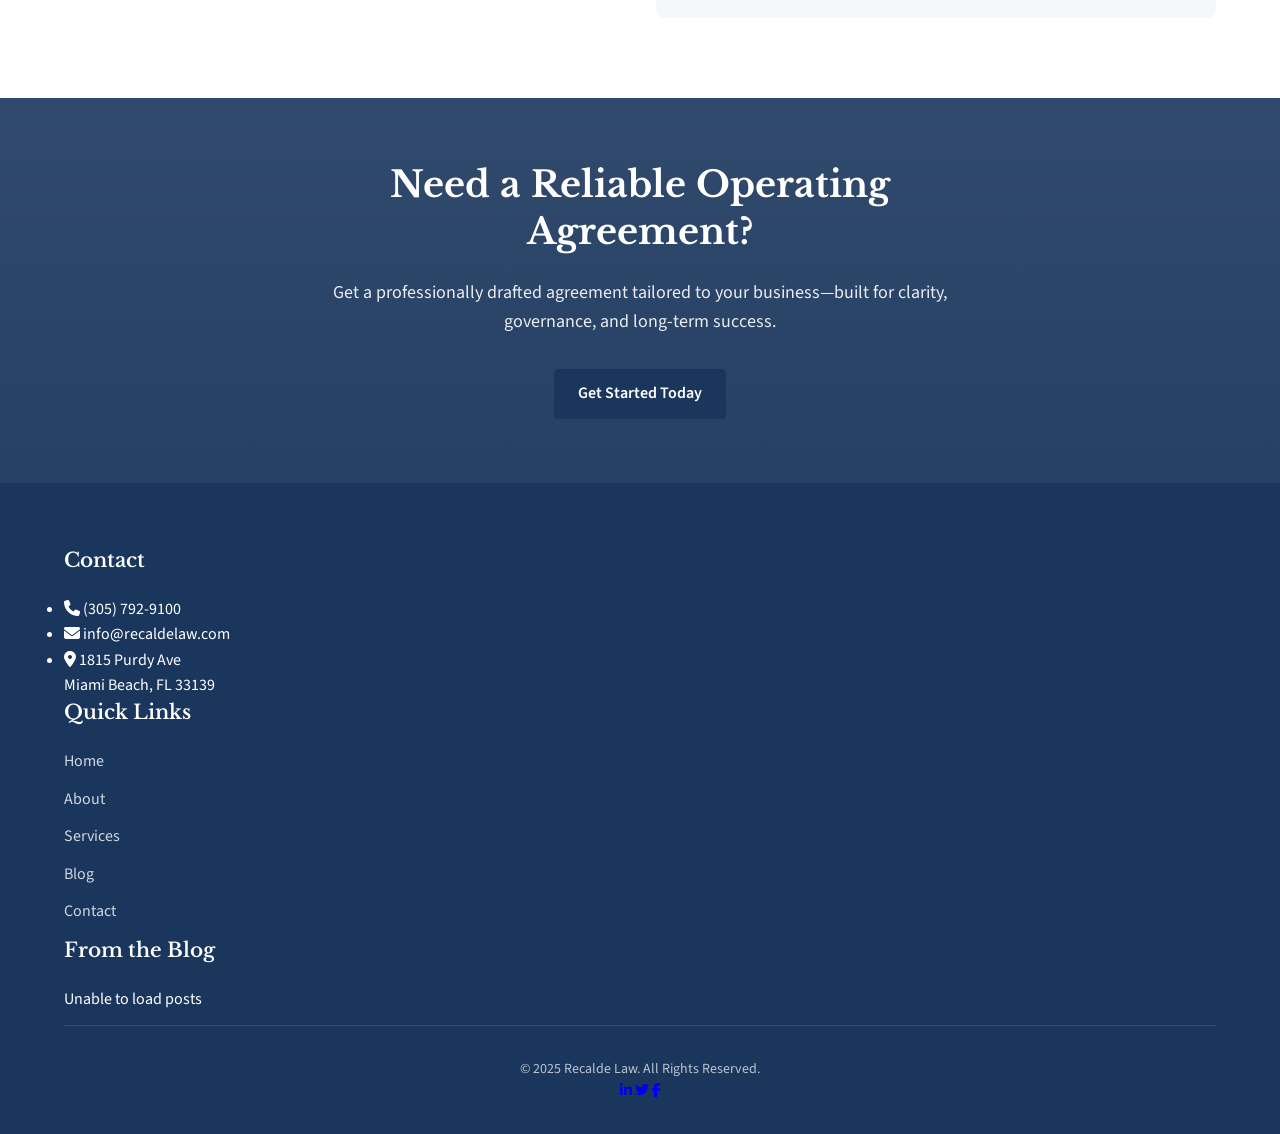
==== commit 9020f740: "Add blog with 8 posts, sitemap, robots" ====
--- a/index.html
+++ b/index.html
@@ -1,6 +1,7 @@
 <!DOCTYPE html>
 <html lang="en">
 <head>
+    <link rel="canonical" href="https://operatingagreementlawyer.com/">
     <meta charset="UTF-8">
     <meta name="viewport" content="width=device-width, initial-scale=1.0">
    <title>Operating Agreements for Florida LLCs | Recalde Law</title>
@@ -38,6 +39,7 @@
                     <li><a href="#services">Agreements</a></li>
                     <li><a href="#process">Process</a></li>
                     <li><a href="#pricing">Pricing</a></li>
+                    <li><a href="blog.html">Blog</a></li>
                 </ul>
             </nav>
             <a href="#contact" class="contact-button">Contact Us</a>
@@ -490,7 +492,14 @@
                     <li><a href="index.html">Home</a></li>
                     <li><a href="#about">About</a></li>
                     <li><a href="#services">Services</a></li>
+                    <li><a href="blog.html">Blog</a></li>
                     <li><a href="#" class="schedule-button">Contact</a></li>
+                </ul>
+            </div>
+            <div class="footer-column">
+                <h3>From the Blog</h3>
+                <ul class="footer-links footer-blog-links">
+                    <li><a href="blog.html">Operating Agreement Guides</a></li>
                 </ul>
             </div>
         </div>
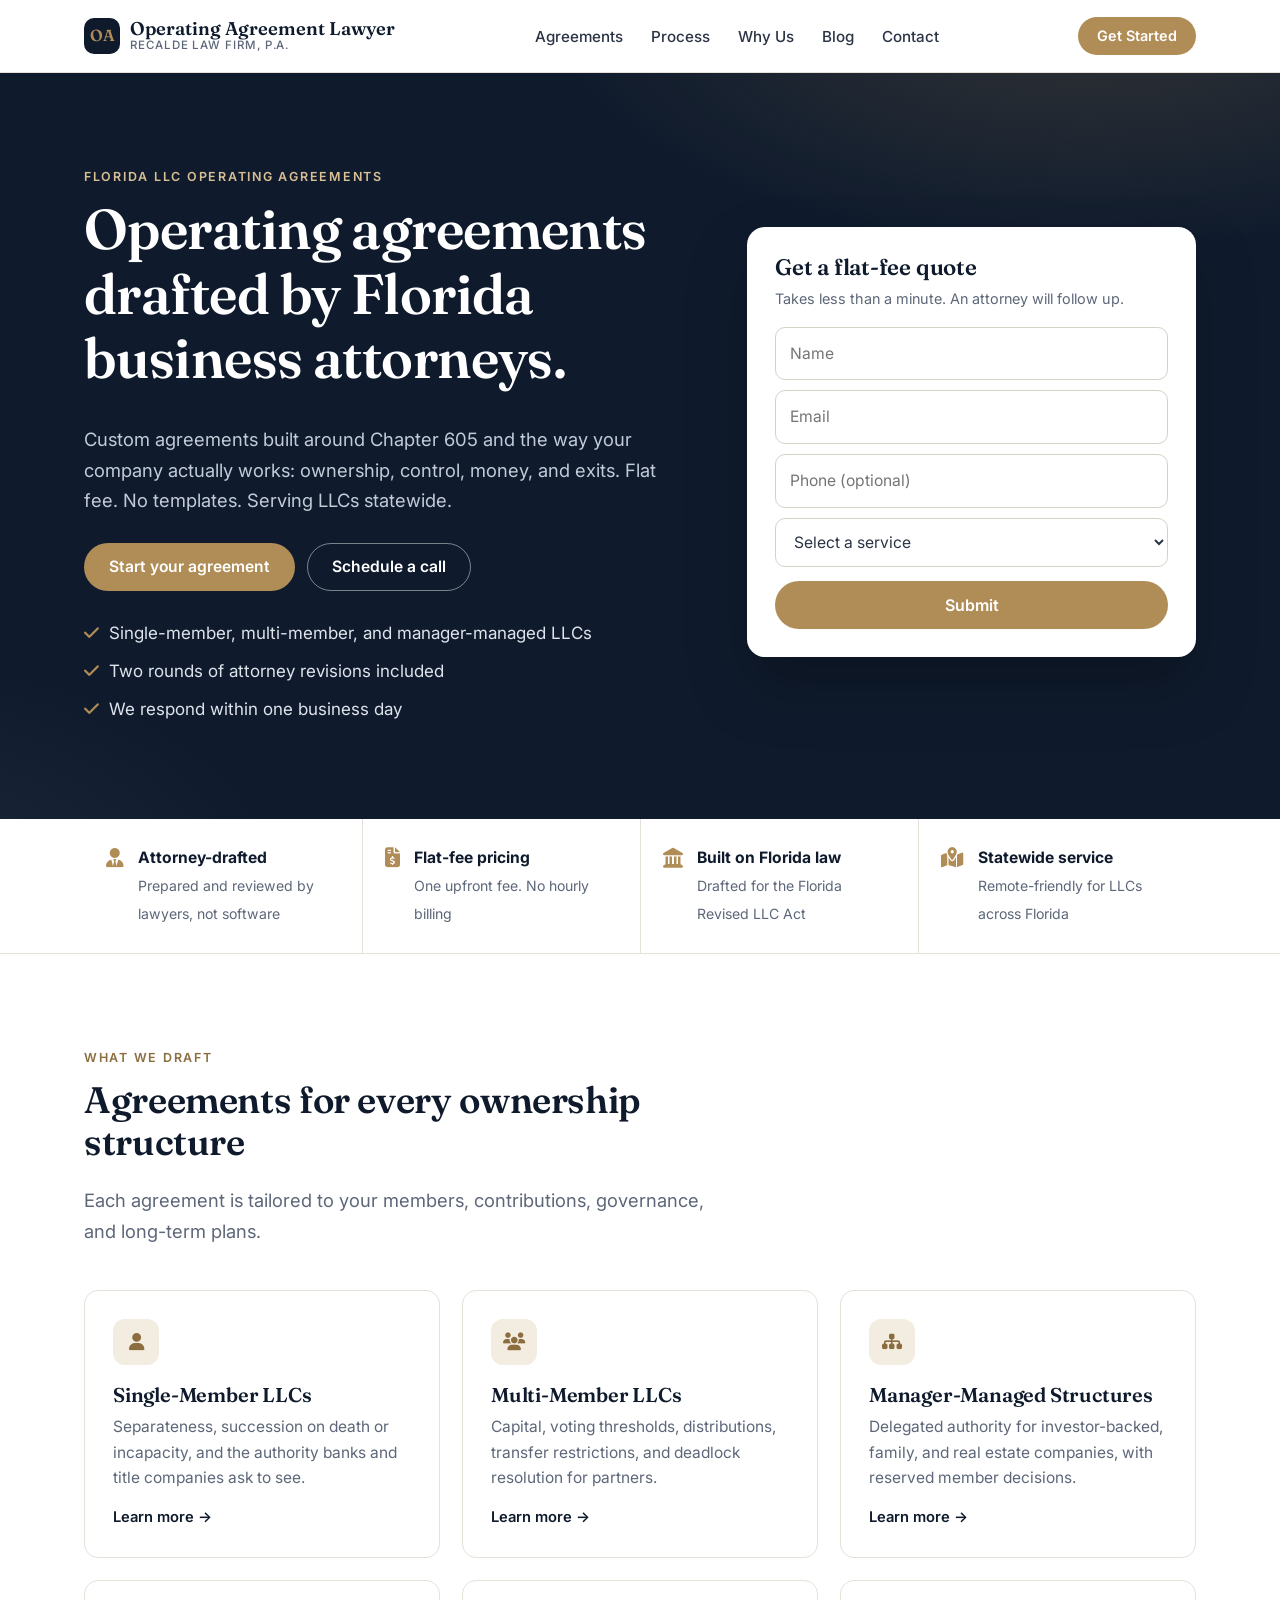
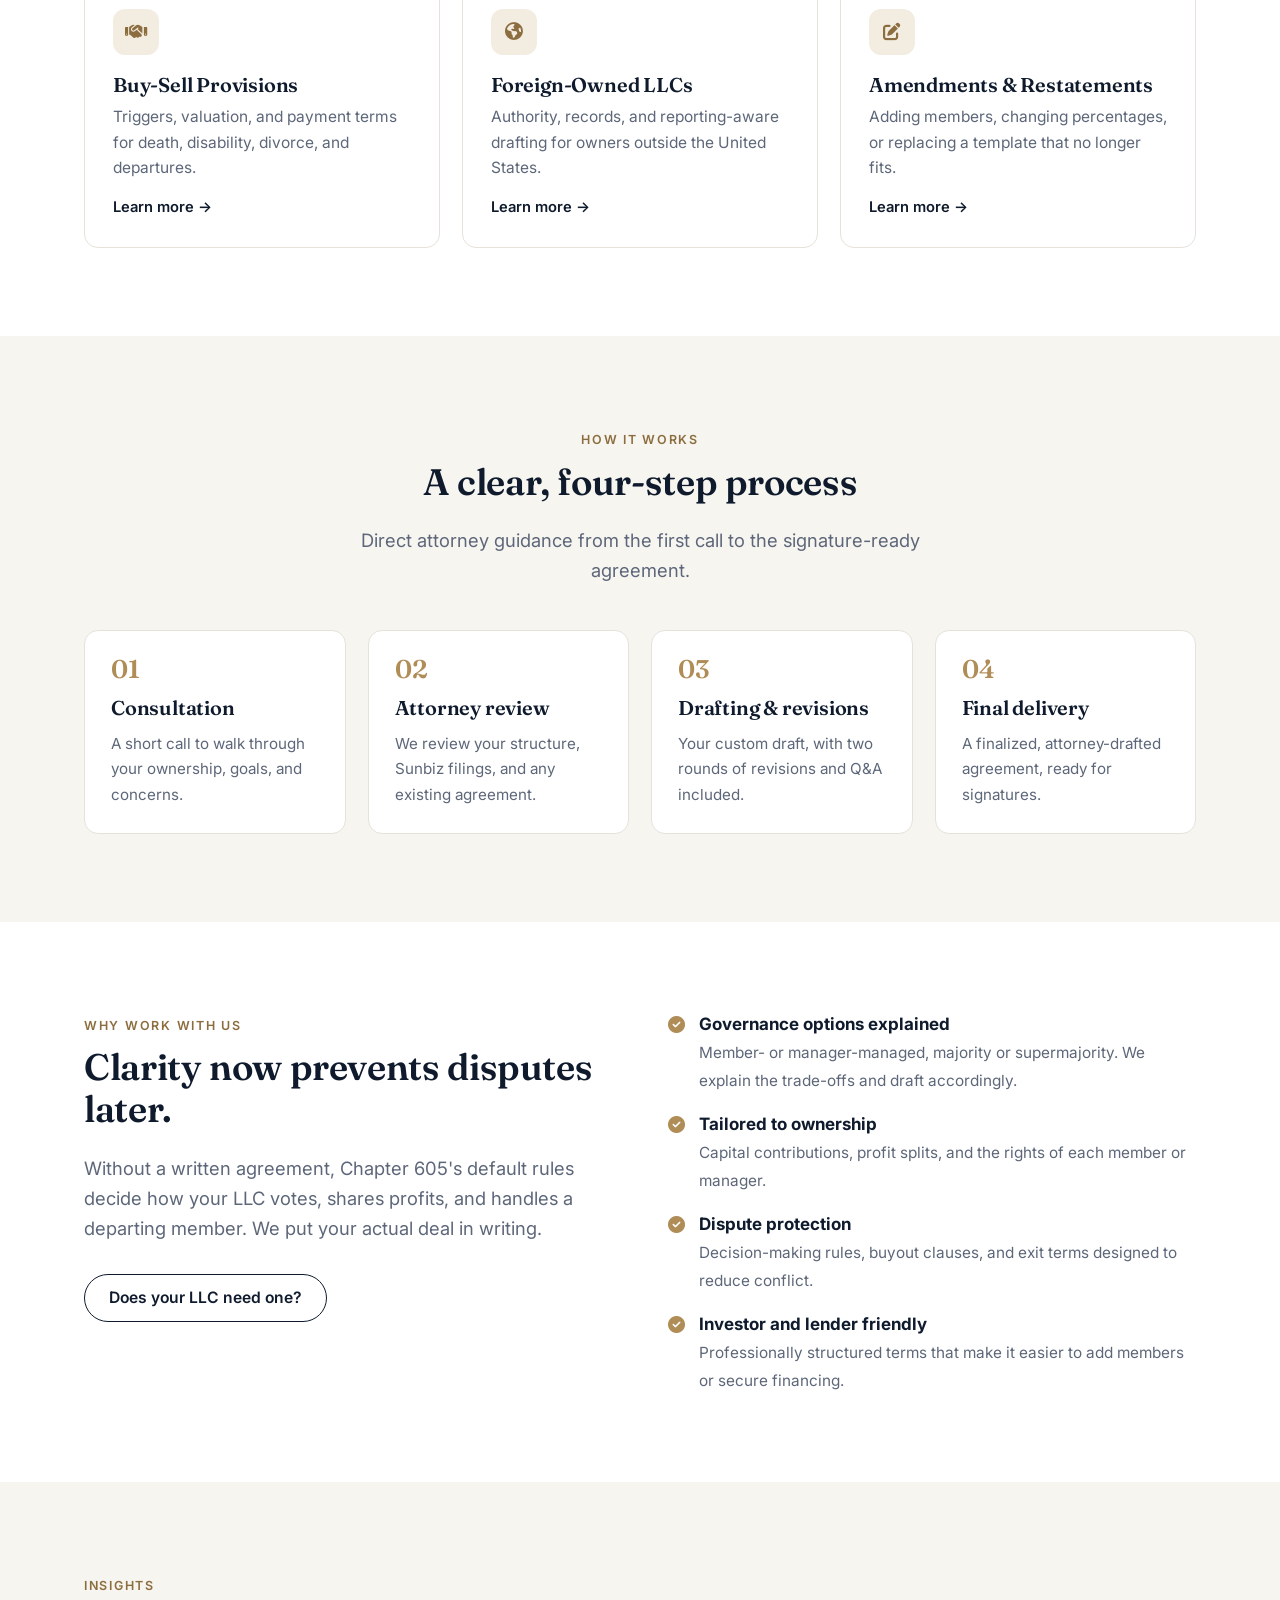
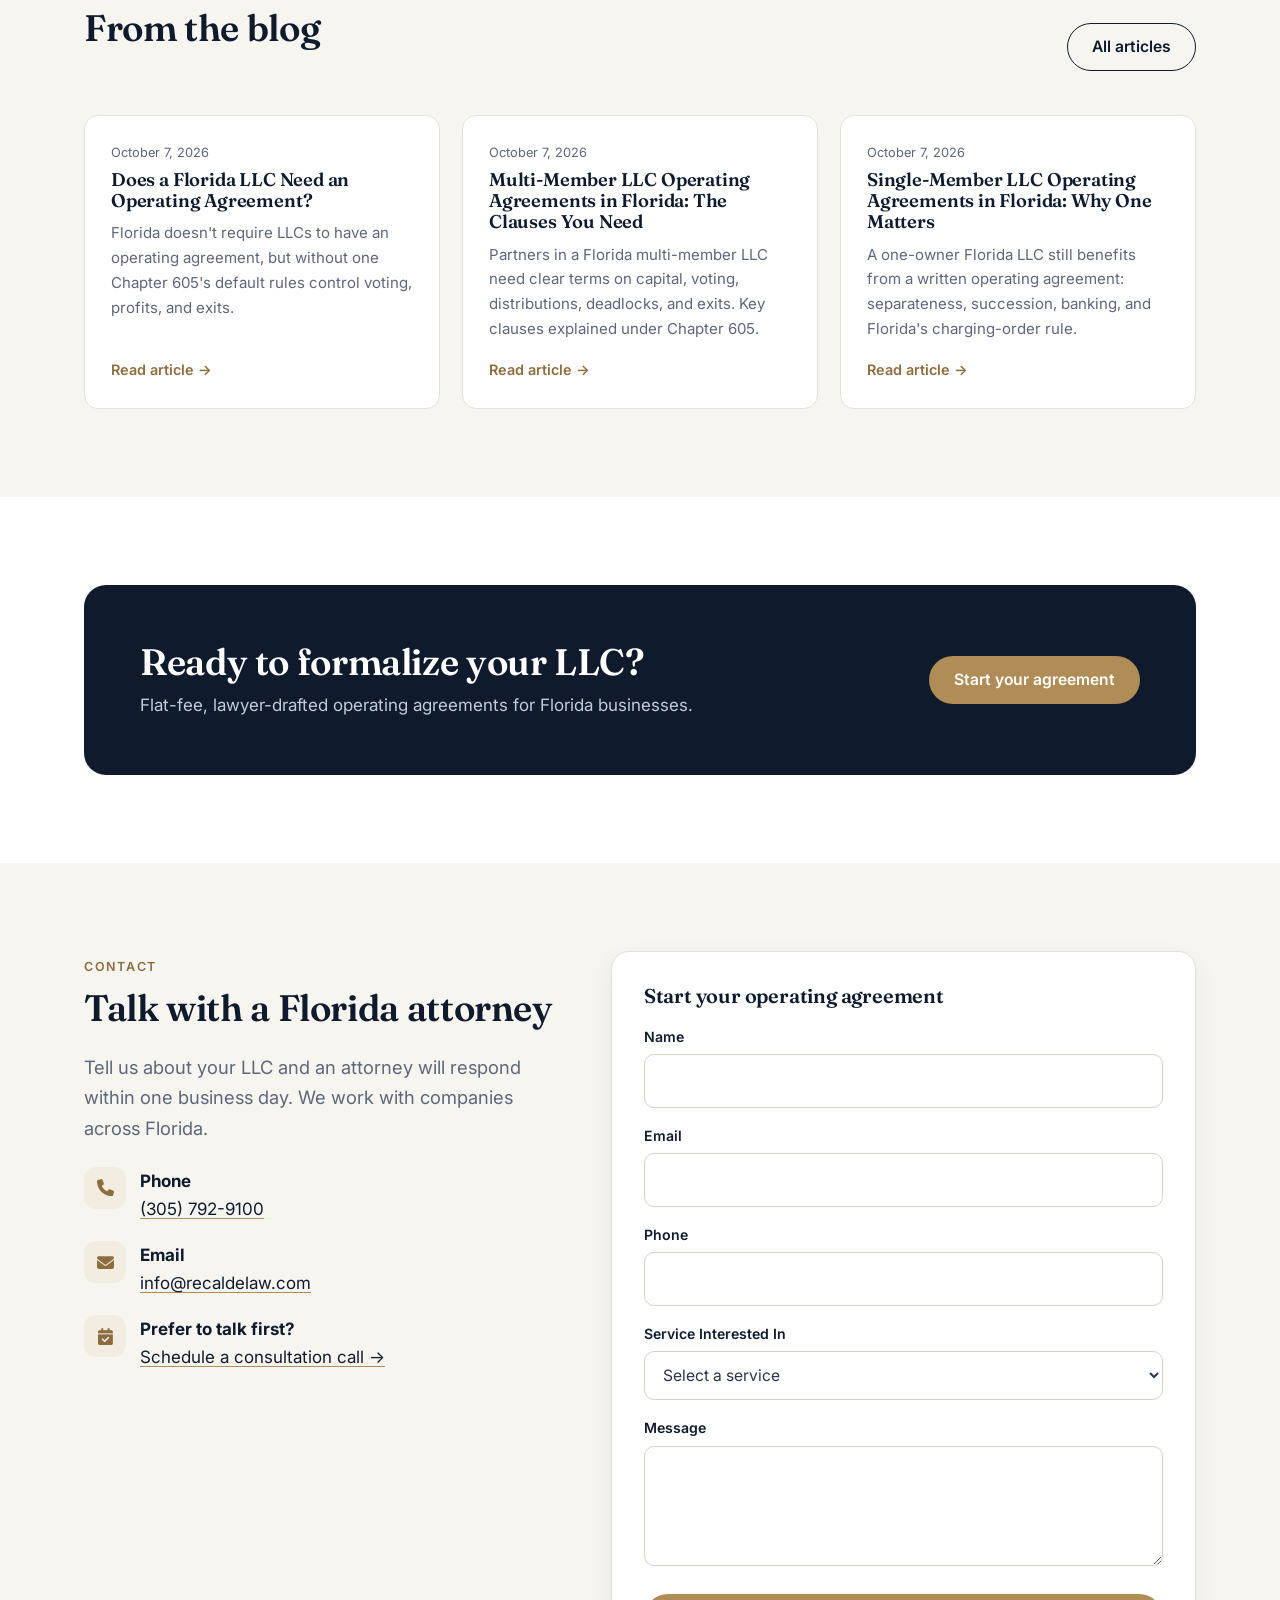
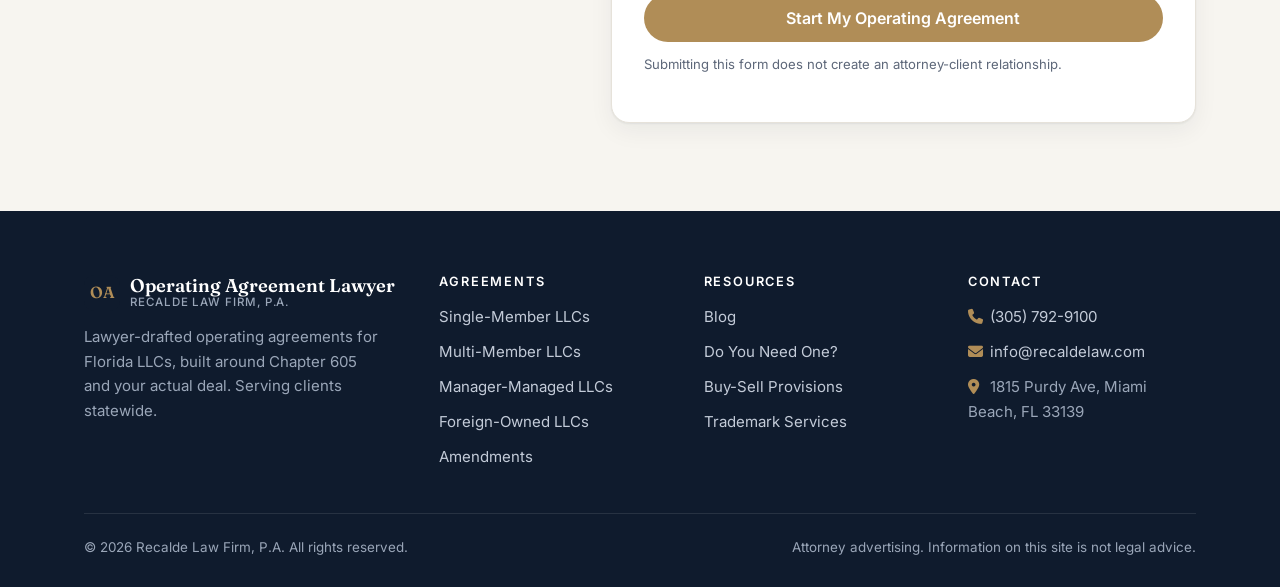
==== commit 5b63cb1c: "Site redesign" ====
--- a/index.html
+++ b/index.html
@@ -1,80 +1,90 @@
 <!DOCTYPE html>
 <html lang="en">
 <head>
-    <link rel="canonical" href="https://operatingagreementlawyer.com/">
-    <meta charset="UTF-8">
-    <meta name="viewport" content="width=device-width, initial-scale=1.0">
-   <title>Operating Agreements for Florida LLCs | Recalde Law</title>
-<meta name="description" content="Clear, lawyer-drafted operating agreements for Florida LLCs. Avoid conflict, define ownership, and protect your business with a custom legal structure.">
-<meta name="keywords" content="Florida operating agreement, LLC contract Florida, custom operating agreement, multi-member LLC Florida, LLC ownership agreement, Miami business lawyer">
-<meta name="robots" content="index, follow">
-    <link rel="stylesheet" href="styles.css">
-    <!-- Font Awesome for icons -->
-    <link rel="stylesheet" href="https://cdnjs.cloudflare.com/ajax/libs/font-awesome/6.2.0/css/all.min.css">
-    <!-- Google Fonts -->
-    <link href="https://fonts.googleapis.com/css2?family=Libre+Baskerville:wght@400;700&family=Source+Sans+Pro:wght@400;600&display=swap" rel="stylesheet">
-<!-- Google tag (gtag.js) -->
-<script async src="https://www.googletagmanager.com/gtag/js?id=AW-1020943370">
-</script>
-<script>
-  window.dataLayer = window.dataLayer || [];
-  function gtag(){dataLayer.push(arguments);}
-  gtag('js', new Date());
-
-  gtag('config', 'AW-1020943370');
-</script>
+  <meta charset="UTF-8">
+  <meta name="viewport" content="width=device-width, initial-scale=1.0">
+  <title>Florida LLC Operating Agreement Lawyers | Recalde Law</title>
+  <meta name="description" content="Lawyer-drafted operating agreements for Florida LLCs. Flat-fee, custom agreements for single-member, multi-member, and manager-managed companies statewide.">
+  <meta name="robots" content="index, follow">
+  <link rel="canonical" href="https://operatingagreementlawyer.com/">
+  <meta property="og:type" content="website"><meta property="og:title" content="Florida LLC Operating Agreement Lawyers | Recalde Law"><meta property="og:description" content="Lawyer-drafted operating agreements for Florida LLCs. Flat-fee, custom agreements for single-member, multi-member, and manager-managed companies statewide."><meta property="og:url" content="https://operatingagreementlawyer.com/">
+  <meta name="theme-color" content="#0f1b2d">
+  <link rel="preconnect" href="https://fonts.googleapis.com">
+  <link rel="preconnect" href="https://fonts.gstatic.com" crossorigin>
+  <link href="https://fonts.googleapis.com/css2?family=Fraunces:opsz,wght@9..144,500;9..144,600&family=Inter:wght@400;500;600&display=swap" rel="stylesheet">
+  <link rel="stylesheet" href="https://cdnjs.cloudflare.com/ajax/libs/font-awesome/6.2.0/css/all.min.css">
+  <link rel="stylesheet" href="styles.css">
+  <script async src="https://www.googletagmanager.com/gtag/js?id=AW-1020943370"></script>
+  <script>window.dataLayer=window.dataLayer||[];function gtag(){dataLayer.push(arguments);}gtag('js',new Date());gtag('config','AW-1020943370');</script>
+  <script type="application/ld+json">{
+ "@context": "https://schema.org",
+ "@type": "LegalService",
+ "name": "Operating Agreement Lawyer \u2014 Recalde Law Firm, P.A.",
+ "url": "https://operatingagreementlawyer.com/",
+ "telephone": "+1-305-792-9100",
+ "email": "info@recaldelaw.com",
+ "description": "Lawyer-drafted operating agreements for Florida LLCs. Flat-fee, custom agreements for single-member, multi-member, and manager-managed companies statewide.",
+ "address": {
+  "@type": "PostalAddress",
+  "streetAddress": "1815 Purdy Ave",
+  "addressLocality": "Miami Beach",
+  "addressRegion": "FL",
+  "postalCode": "33139",
+  "addressCountry": "US"
+ },
+ "areaServed": {
+  "@type": "State",
+  "name": "Florida"
+ }
+}</script>
 </head>
 <body>
-    <!-- Header -->
-    <header>
-        <div class="container header-content">
-            <a href="#" class="logo">
-                <span class="logo-icon">⚖️</span>
-                <span>Recalde Law Firm - Operating Agreements</span>
-            </a>
-            <button class="mobile-menu-button" aria-label="Toggle menu">☰</button>
-            <nav id="main-nav">
-                <ul>
-                    <li><a href="#about">About</a></li>
-                    <li><a href="#services">Agreements</a></li>
-                    <li><a href="#process">Process</a></li>
-                    <li><a href="#pricing">Pricing</a></li>
-                    <li><a href="blog.html">Blog</a></li>
-                </ul>
-            </nav>
-            <a href="#contact" class="contact-button">Contact Us</a>
-        </div>
-    </header>
-
-    <!-- Hero section -->
-    <section class="hero">
-        <div class="container">
-            <div class="hero-content">
-                <div style="margin-top: 20px;">
-                    <a href="#contact" class="contact-button schedule-button">Get Started Now</a>
-                   <p style="margin-top: 10px; font-size: 1rem; color: #f1f1f1; font-weight: 500;">Takes less than a minute. We’ll respond within 1 business day.</p>
-                </div>
-            <h1>Custom Operating Agreements by Florida Business Attorneys</h1>
-            <ul class="hero-bullets">
-              <li>Custom-built to fit your ownership structure and long-term goals</li>
-                 <li>Flat-fee pricing. No hidden costs. No hourly billing.</li>
-                <li>Drafted by experienced Florida business attorneys</li>
-                <li>Structured to reduce conflict and safeguard your business</li>
-</ul>
-                </div>
-            </div>
-            <div class="hero-form" style="margin-top: 40px; background: #ffffff10; padding: 30px; border-radius: 10px; max-width: 600px; margin-left: auto; margin-right: auto;">
-  <h3 style="color: #fff; margin-bottom: 20px;">Send Us a Message</h3>
-  <form action="https://formsubmit.co/rafael@recaldelaw.com" method="POST">
+  <header class="site-header">
+    <div class="container header-content">
+      <a href="index.html" class="logo"><span class="logo-mark">OA</span><span>Operating Agreement Lawyer<small>Recalde Law Firm, P.A.</small></span></a>
+      <nav id="main-nav" aria-label="Main">
+        <ul>
+          <li><a href="index.html#services">Agreements</a></li>
+          <li><a href="index.html#process">Process</a></li>
+          <li><a href="index.html#why">Why Us</a></li>
+          <li><a href="blog.html">Blog</a></li>
+          <li><a href="index.html#contact">Contact</a></li>
+        </ul>
+      </nav>
+      <a href="index.html#contact" class="btn btn-primary header-cta">Get Started</a>
+      <button class="mobile-menu-button" aria-label="Toggle menu" aria-expanded="false"><i class="fas fa-bars"></i></button>
+    </div>
+  </header>
+<section class="hero hero-home">
+  <div class="container hero-grid">
+    <div>
+      <span class="eyebrow" style="color:#d9bf94">Florida LLC Operating Agreements</span>
+      <h1>Operating agreements drafted by Florida business attorneys.</h1>
+      <p class="lead">Custom agreements built around Chapter 605 and the way your company actually works: ownership, control, money, and exits. Flat fee. No templates. Serving LLCs statewide.</p>
+      <div class="hero-buttons">
+        <a href="#contact" class="btn btn-primary">Start your agreement</a>
+        <a href="#" class="btn btn-ghost schedule-button">Schedule a call</a>
+      </div>
+      <ul class="hero-points">
+        <li><i class="fas fa-check"></i>Single-member, multi-member, and manager-managed LLCs</li>
+        <li><i class="fas fa-check"></i>Two rounds of attorney revisions included</li>
+        <li><i class="fas fa-check"></i>We respond within one business day</li>
+      </ul>
+    </div>
+    <div class="hero-card">
+      <h2>Get a flat-fee quote</h2>
+      <p class="small">Takes less than a minute. An attorney will follow up.</p>
+      <form action="https://formsubmit.co/rafael@recaldelaw.com" method="POST">
     <input type="hidden" name="_subject" value="New operating agreement inquiry">
     
     <input type="hidden" name="_next" value="https://operatingagreementlawyer.com/thank-you.html">
+    <div class="hp-field" aria-hidden="true"><label for="_honey_1">Leave blank</label><input type="text" name="_honey" id="_honey_1" tabindex="-1" autocomplete="off"></div>
 
-    <input type="text" name="name" placeholder="Name" required style="width: 100%; padding: 12px; margin-bottom: 10px; border-radius: 5px; border: none;">
-    <input type="email" name="email" placeholder="Email" required style="width: 100%; padding: 12px; margin-bottom: 10px; border-radius: 5px; border: none;">
-    <input type="tel" name="phone" placeholder="Phone (optional)" style="width: 100%; padding: 12px; margin-bottom: 10px; border-radius: 5px; border: none;">
+    <input type="text" name="name" placeholder="Name" required>
+    <input type="email" name="email" placeholder="Email" required>
+    <input type="tel" name="phone" placeholder="Phone (optional)">
     
-    <select name="service" required style="width: 100%; padding: 12px; margin-bottom: 15px; border-radius: 5px; border: none;">
+    <select name="service" required>
       <option value="">Select a service</option>
       <option value="single-member">Single-Member Operating Agreement</option>
       <option value="multi-member">Multi-Member Operating Agreement</option>
@@ -84,349 +94,76 @@
       <option value="other">Other</option>
     </select>
 
-    <button type="submit" style="background-color: #4e73df; color: white; padding: 14px 20px; border: none; border-radius: 5px; font-weight: bold; width: 100%;">Submit</button>
+    <button type="submit">Submit</button>
   </form>
+    </div>
+  </div>
+</section>
+<section class="trust"><div class="container trust-grid"><div class="trust-item"><i class="fas fa-user-tie"></i><div><strong>Attorney-drafted</strong><span>Prepared and reviewed by lawyers, not software</span></div></div><div class="trust-item"><i class="fas fa-file-invoice-dollar"></i><div><strong>Flat-fee pricing</strong><span>One upfront fee. No hourly billing</span></div></div><div class="trust-item"><i class="fas fa-landmark"></i><div><strong>Built on Florida law</strong><span>Drafted for the Florida Revised LLC Act</span></div></div><div class="trust-item"><i class="fas fa-map-location-dot"></i><div><strong>Statewide service</strong><span>Remote-friendly for LLCs across Florida</span></div></div></div></section>
+<section class="section" id="services">
+  <div class="container">
+    <div class="section-head"><span class="eyebrow">What we draft</span><h2>Agreements for every ownership structure</h2><p class="lead">Each agreement is tailored to your members, contributions, governance, and long-term plans.</p></div>
+    <div class="grid-3">
+      <div class="card"><div class="icon"><i class="fas fa-user"></i></div><h3>Single-Member LLCs</h3><p>Separateness, succession on death or incapacity, and the authority banks and title companies ask to see.</p><a class="more" href="blog-posts/single-member-llc-operating-agreement-florida.html">Learn more →</a></div>
+      <div class="card"><div class="icon"><i class="fas fa-users"></i></div><h3>Multi-Member LLCs</h3><p>Capital, voting thresholds, distributions, transfer restrictions, and deadlock resolution for partners.</p><a class="more" href="blog-posts/multi-member-llc-operating-agreement-florida.html">Learn more →</a></div>
+      <div class="card"><div class="icon"><i class="fas fa-sitemap"></i></div><h3>Manager-Managed Structures</h3><p>Delegated authority for investor-backed, family, and real estate companies, with reserved member decisions.</p><a class="more" href="blog-posts/member-managed-vs-manager-managed-llc-florida.html">Learn more →</a></div>
+      <div class="card"><div class="icon"><i class="fas fa-handshake"></i></div><h3>Buy-Sell Provisions</h3><p>Triggers, valuation, and payment terms for death, disability, divorce, and departures.</p><a class="more" href="blog-posts/buy-sell-provisions-llc-member-leaves-dies-divorces.html">Learn more →</a></div>
+      <div class="card"><div class="icon"><i class="fas fa-globe-americas"></i></div><h3>Foreign-Owned LLCs</h3><p>Authority, records, and reporting-aware drafting for owners outside the United States.</p><a class="more" href="blog-posts/operating-agreement-foreign-owned-florida-llc.html">Learn more →</a></div>
+      <div class="card"><div class="icon"><i class="fas fa-pen-to-square"></i></div><h3>Amendments & Restatements</h3><p>Adding members, changing percentages, or replacing a template that no longer fits.</p><a class="more" href="blog-posts/amend-llc-operating-agreement-florida.html">Learn more →</a></div>
+    </div>
+  </div>
+</section>
+<section class="section section-soft" id="process">
+  <div class="container">
+    <div class="section-head center"><span class="eyebrow">How it works</span><h2>A clear, four-step process</h2><p class="lead">Direct attorney guidance from the first call to the signature-ready agreement.</p></div>
+    <div class="steps">
+      <div class="step"><h3>Consultation</h3><p>A short call to walk through your ownership, goals, and concerns.</p></div>
+      <div class="step"><h3>Attorney review</h3><p>We review your structure, Sunbiz filings, and any existing agreement.</p></div>
+      <div class="step"><h3>Drafting & revisions</h3><p>Your custom draft, with two rounds of revisions and Q&amp;A included.</p></div>
+      <div class="step"><h3>Final delivery</h3><p>A finalized, attorney-drafted agreement, ready for signatures.</p></div>
+    </div>
+  </div>
+</section>
+<section class="section" id="why">
+  <div class="container split">
+    <div><span class="eyebrow">Why work with us</span><h2>Clarity now prevents disputes later.</h2><p class="lead">Without a written agreement, Chapter 605's default rules decide how your LLC votes, shares profits, and handles a departing member. We put your actual deal in writing.</p><a href="blog-posts/does-florida-llc-need-operating-agreement.html" class="btn btn-outline" style="margin-top:10px">Does your LLC need one?</a></div>
+    <ul class="checklist">
+      <li><i class="fas fa-circle-check"></i><div><strong>Governance options explained</strong><span>Member- or manager-managed, majority or supermajority. We explain the trade-offs and draft accordingly.</span></div></li>
+      <li><i class="fas fa-circle-check"></i><div><strong>Tailored to ownership</strong><span>Capital contributions, profit splits, and the rights of each member or manager.</span></div></li>
+      <li><i class="fas fa-circle-check"></i><div><strong>Dispute protection</strong><span>Decision-making rules, buyout clauses, and exit terms designed to reduce conflict.</span></div></li>
+      <li><i class="fas fa-circle-check"></i><div><strong>Investor and lender friendly</strong><span>Professionally structured terms that make it easier to add members or secure financing.</span></div></li>
+    </ul>
+  </div>
+</section>
+<section class="section section-soft" id="blog">
+  <div class="container">
+    <div class="section-head" style="display:flex;justify-content:space-between;align-items:end;gap:20px;flex-wrap:wrap;max-width:none"><div><span class="eyebrow">Insights</span><h2>From the blog</h2></div><a href="blog.html" class="btn btn-outline">All articles</a></div>
+    <div class="grid-3"><a class="post-card" href="blog-posts/does-florida-llc-need-operating-agreement.html"><span class="date">October 7, 2026</span><h3>Does a Florida LLC Need an Operating Agreement?</h3><p>Florida doesn't require LLCs to have an operating agreement, but without one Chapter 605's default rules control voting, profits, and exits.</p><span class="read">Read article →</span></a>
+<a class="post-card" href="blog-posts/multi-member-llc-operating-agreement-florida.html"><span class="date">October 7, 2026</span><h3>Multi-Member LLC Operating Agreements in Florida: The Clauses You Need</h3><p>Partners in a Florida multi-member LLC need clear terms on capital, voting, distributions, deadlocks, and exits. Key clauses explained under Chapter 605.</p><span class="read">Read article →</span></a>
+<a class="post-card" href="blog-posts/single-member-llc-operating-agreement-florida.html"><span class="date">October 7, 2026</span><h3>Single-Member LLC Operating Agreements in Florida: Why One Matters</h3><p>A one-owner Florida LLC still benefits from a written operating agreement: separateness, succession, banking, and Florida's charging-order rule.</p><span class="read">Read article →</span></a>
 </div>
-        </div>
-    </section>
-
-    <!-- About section -->
-    <section id="about" class="about">
-        <div class="container">
-            <div class="section-title">
-                <h2>Why Choose Us</h2>
-                <p>Experienced Florida attorneys. Transparent flat fees. No confusion. We draft and review operating agreements tailored to your business—whether you're forming an LLC, onboarding new members, or clarifying rights and obligations. Legal clarity starts here.</p>
-                </div>
-            <div class="about-grid">
-                <div class="about-card">
-                    <div class="about-icon"><i class="fas fa-balance-scale"></i></div>
-                   <h3>Flat-Fee Operating Agreements</h3>
-                    <p>We draft clear, customized LLC operating agreements—for one flat fee. No hourly billing. No confusion. Just reliable, lawyer-drafted contracts tailored to your business.</p>
-                   </div>
-                <div class="about-card">
-                    <div class="about-icon"><i class="fas fa-dollar-sign"></i></div>
-                   <h3>Flat, All-Inclusive Pricing</h3>
-                    <p>No hourly rates. No surprise bills. Just one clear, upfront fee that covers your entire operating agreement—from consultation to final draft.</p>
-                    </div>
-                <div class="about-card">
-                    <div class="about-icon"><i class="fas fa-clock"></i></div>
-                <h3>Efficient Process</h3>
-                <p>We streamline the drafting process to save you time—while providing direct attorney guidance to ensure your operating agreement fits your business needs.</p>
-                </div>
-            </div>
-        </div>
-    </section> 
-
-<!-- Services section -->
-<section id="services" class="services">
-    <div class="container">
-        <div class="section-title">
-            <h2>What We Do</h2>
-            <p>Attorney-drafted Operating Agreements, customized for your business—delivered for a flat, transparent fee.</p>
-        </div>
-        <div class="services-grid">
-            <div class="service-card">
-                <div class="service-icon"><i class="fas fa-briefcase"></i></div>
-                <h3>Business Analysis</h3>
-                <p>We start by understanding your business structure, ownership breakdown, and growth plans—so your agreement is built on the right foundation.</p>
-            </div>
-            <div class="service-card">
-                <div class="service-icon"><i class="fas fa-file-alt"></i></div>
-                <h3>Drafting Your Agreement</h3>
-                <p>We prepare a custom operating agreement, tailored to your business arrangement.</p>
-            </div>
-            <div class="service-card">
-                <div class="service-icon"><i class="fas fa-comments"></i></div>
-                <h3>Attorney Revisions</h3>
-                <p>Need changes? We include two rounds of edits and Q&A to make sure your final document reflects your goals and protects your interests.</p>
-            </div>
-            <div class="service-card">
-                <div class="service-icon"><i class="fas fa-dollar-sign"></i></div>
-                <h3>Flat Fee Pricing</h3>
-                <p>One simple price. No hourly rates. No hidden fees. Just legal protection you can rely on.</p>
-            </div>
-        </div>
-    </div>
-</section>
-
-
-  <!-- Process section -->
-  <h2 style="text-align:center;">How It Works</h2>
-      <div style="text-align: center; margin: 60px 0;">
-    <a href="#process" class="cta-button" style="font-size: 1rem; padding: 12px 24px;">
-        See How It Works
-    </a>
-</div>
-<section id="process" class="process">
-    <div class="container">
-        <div class="section-title">
-            <h2>Our Simple Process</h2>
-            <p>We make it easy to get a custom Operating Agreement—efficient, lawyer-drafted, and built around your business.</p>
-        </div>
-        <div class="process-steps">
-            <div class="step-container">
-                <div class="step">
-                    <div class="step-number">1</div>
-                    <h3>Schedule a Call</h3>
-                    <p>Book a quick consultation to walk through your business structure and goals.</p>
-                </div>
-                <div class="step">
-                    <div class="step-number">2</div>
-                    <h3>Attorney Review</h3>
-                    <p>We review your ownership setup, industry, and any key concerns to ensure the agreement fits.</p>
-                </div>
-                <div class="step">
-                    <div class="step-number">3</div>
-                    <h3>Drafting & Edits</h3>
-                    <p>We deliver your Operating Agreement with two rounds of revisions included—tailored and ready to sign.</p>
-                </div>
-                <div class="step">
-                    <div class="step-number">4</div>
-                    <h3>Final Delivery</h3>
-                    <p>You receive your finalized, attorney-drafted Operating Agreement - ready for signatures.</p>
-                </div>
-            </div>
-        </div>
-    </div>
-</section>
-
-
-<!-- Agreement Governance section -->
-<section id="app-types" class="attorneys">
-    <div class="container">
-        <div class="section-title">
-            <h2>Governance Structures We Draft</h2>
-            <p>We tailor Operating Agreements to reflect your business’s ownership and decision-making structure—whether lean or complex.</p>
-        </div>
-        <div class="attorneys-grid">
-            <div class="attorney-card">
-                <div class="attorney-icon"><i class="fas fa-users-cog"></i></div>
-                <div class="attorney-info">
-                    <h3>Member-Managed</h3>
-                    <div class="attorney-title">Day-to-Day Control by Owners</div>
-                    <p>Ideal for closely held companies where all members participate in operations and decision-making. Authority is shared, and all major decisions require member action.</p>
-                </div>
-            </div>
-            <div class="attorney-card">
-                <div class="attorney-icon"><i class="fas fa-user-tie"></i></div>
-                <div class="attorney-info">
-                    <h3>Manager-Managed</h3>
-                    <div class="attorney-title">Delegated Authority</div>
-                    <p>Centralizes decision-making in designated managers, allowing passive members to retain ownership without operational control. Often used for investor-backed or family-run LLCs.</p>
-                </div>
-            </div>
-            <div class="attorney-card">
-                <div class="attorney-icon"><i class="fas fa-gavel"></i></div>
-                <div class="attorney-info">
-                    <h3>Board-Style Governance</h3>
-                    <div class="attorney-title">Committees & Supermajority Triggers</div>
-                    <p>For more sophisticated entities: we include board-style oversight, supermajority voting thresholds, deadlock protections, and layered consent rights. Built for scale and control.</p>
-                </div>
-            </div>
-        </div>
-    </div>
-</section>
-
-<!-- Why Choose Us section -->
-<section id="why-choose-us" class="why-choose-us">
-    <div class="container">
-        <div class="section-title">
-            <h2>Why Choose Us</h2>
-            <p>We draft legally sound, investor-ready operating agreements tailored to your business structure and long-term vision.</p>
-        </div>
-
-        <div class="features-grid">
-            <div class="feature-card">
-                <div class="feature-icon">
-                    <i class="fas fa-balance-scale"></i>
-                </div>
-                <h3>Governance Options Explained</h3>
-                <p>Manager-managed or member-managed? Majority vs. supermajority? We break down your options and draft accordingly.</p>
-            </div>
-
-            <div class="feature-card">
-                <div class="feature-icon">
-                    <i class="fas fa-users-cog"></i>
-                </div>
-                <h3>Tailored to Ownership</h3>
-                <p>We build your agreement to reflect capital contributions, profit splits, and rights of each member or manager.</p>
-            </div>
-
-            <div class="feature-card">
-                <div class="feature-icon">
-                    <i class="fas fa-file-signature"></i>
-                </div>
-                <h3>Drafted by Attorneys</h3>
-                <p>Unlike automated templates, our agreements are prepared and reviewed by experienced business attorneys.</p>
-            </div>
-
-            <div class="feature-card">
-                <div class="feature-icon">
-                    <i class="fas fa-handshake"></i>
-                </div>
-                <h3>Investor & Lender Friendly</h3>
-                <p>Clear, professionally structured terms make it easier to bring in new members, investors, or secure financing.</p>
-            </div>
-
-            <div class="feature-card">
-                <div class="feature-icon">
-                    <i class="fas fa-user-shield"></i>
-                </div>
-                <h3>Dispute Protection</h3>
-                <p>Decision-making protocols, buyout clauses, and exit terms to prevent future conflict.</p>
-            </div>
-
-            <div class="feature-card">
-                <div class="feature-icon">
-                    <i class="fas fa-calendar-check"></i>
-                </div>
-                <h3>Quick Turnaround</h3>
-                <p>Get your agreement finalized on time, without compromising quality or clarity.</p>
-            </div>
-        </div>
-
-        <div class="cta-container">
-            <p class="cta-text">Ready to formalize your business?</p>
-            <a href="#contact" class="cta-button schedule-button">Schedule a Consultation</a>
-        </div>
-    </div>
-</section>
-
-
-    <div class="cta-container">
-      <p class="cta-text">Need an LLC Operating Agreement in Florida?</p>
-      <p style="margin-bottom: 20px;">We’ll prepare and deliver a custom agreement for your business — fast, flat-fee, and lawyer-reviewed. No templates. No hourly billing.</p>
-      <a href="#contact" class="cta-button schedule-button">Get Started Now</a>
-
-    </div>
-  </div>
-</section>
-
-
-<!-- CSS for the new section (add to your stylesheet) -->
-<style>
-    .why-choose-us {
-        padding: 80px 0;
-        background-color: #f8f9fa;
-    }
-    
-    .features-grid {
-        display: grid;
-        grid-template-columns: repeat(auto-fit, minmax(300px, 1fr));
-        gap: 30px;
-        margin-top: 50px;
-    }
-    
-    .feature-card {
-        background: #fff;
-        padding: 30px;
-        border-radius: 8px;
-        box-shadow: 0 5px 15px rgba(0, 0, 0, 0.05);
-        transition: transform 0.3s ease, box-shadow 0.3s ease;
-        text-align: center;
-    }
-    
-    .feature-card:hover {
-        transform: translateY(-5px);
-        box-shadow: 0 8px 25px rgba(0, 0, 0, 0.1);
-    }
-    
-    .feature-icon {
-        font-size: 2.5rem;
-        color: #4e73df;
-        margin-bottom: 20px;
-    }
-    
-    .feature-card h3 {
-        font-size: 1.5rem;
-        margin-bottom: 15px;
-        color: #333;
-    }
-    
-    .feature-card p {
-        color: #666;
-        line-height: 1.6;
-    }
-    
-    .cta-container {
-        margin-top: 60px;
-        text-align: center;
-    }
-    
-    .cta-text {
-        font-size: 1.3rem;
-        margin-bottom: 20px;
-        color: #333;
-    }
-    
-    .cta-button {
-        display: inline-block;
-        padding: 15px 30px;
-        background-color: #4e73df;
-        color: #fff;
-        border-radius: 5px;
-        text-decoration: none;
-        font-weight: 600;
-        transition: background-color 0.3s ease;
-    }
-    
-    .cta-button:hover {
-        background-color: #3a5ccc;
-    }
-    
-    @media (max-width: 768px) {
-        .features-grid {
-            grid-template-columns: 1fr;
-        }
-    }
-</style>
-
-    <!-- Contact section -->
-    <section id="contact" class="contact">
-        <div class="container">
-            <div class="section-title">
-                <h2>Get a Flat-Fee Operating Agreement — Lawyer-Drafted</h2>
-                <p>Fill out the form and we’ll respond within 1 business day to confirm scope, pricing, and delivery timeline.</p>
-                <p>We're proudly based in Florida and serve clients statewide, including Miami, Hollywood, Fort Lauderdale, Orlando, Tampa, and Jacksonville.</p>
-            </div>
-            <div class="contact-container">
-                <div class="contact-info">
-                    <div class="contact-method">
-                        <div class="contact-icon"><i class="fas fa-phone"></i></div>
-                        <div class="contact-text">
-                            <h4>Phone</h4>
-                            <p>(305) 792-9100</p>
-                        </div>
-                    </div>
-                    <div class="contact-method">
-                        <div class="contact-icon"><i class="fas fa-envelope"></i></div>
-                        <div class="contact-text">
-                            <h4>Email</h4>
-                            <p>info@recaldelaw.com</p>
-                        </div>
-                    </div>
-                    <div class="contact-method">
-                        <div class="contact-icon"><i class="fas fa-map-marker-alt"></i></div>
-                        <div class="contact-text">
-                            <h4>Recalde Law Firm P.A.</h4>
-                            <p>1815 Purdy Ave<br>Miami Beach, FL 33139</p>
-                        </div>
-                    </div>
-                    <div class="contact-method">
-                        <div class="contact-icon"><i class="fas fa-calendar-alt"></i></div>
-                        <div class="contact-text">
-                            <h4>Schedule a Call</h4>
-                            <p>Click the button below to schedule a 15-minute consultation.</p>
-                            <button class="contact-button schedule-button">Schedule Now</button>
-                        </div>
-                    </div>
-                </div>
-                <div class="contact-form">
-                    <h3>Send Us a Message</h3>
-                    <form action="https://formsubmit.co/rafael@recaldelaw.com" method="POST">
-                        <input type="hidden" name="_subject" value="New trademark inquiry">
+  </div>
+</section>
+<section class="section"><div class="container"><div class="cta-band"><div><h2>Ready to formalize your LLC?</h2><p>Flat-fee, lawyer-drafted operating agreements for Florida businesses.</p></div><a href="#contact" class="btn btn-primary">Start your agreement</a></div></div></section>
+<section class="section section-soft" id="contact">
+  <div class="container contact-grid">
+    <div>
+      <span class="eyebrow">Contact</span>
+      <h2>Talk with a Florida attorney</h2>
+      <p class="lead">Tell us about your LLC and an attorney will respond within one business day. We work with companies across Florida.</p>
+      <ul class="contact-list">
+        <li><i class="fas fa-phone"></i><div><strong>Phone</strong><a href="tel:+13057929100">(305) 792-9100</a></div></li>
+        <li><i class="fas fa-envelope"></i><div><strong>Email</strong><a href="mailto:info@recaldelaw.com">info@recaldelaw.com</a></div></li>
+        <li><i class="fas fa-calendar-check"></i><div><strong>Prefer to talk first?</strong><a href="#" class="schedule-button">Schedule a consultation call →</a></div></li>
+      </ul>
+    </div>
+    <div class="form-card">
+      <h3>Start your operating agreement</h3>
+      <form action="https://formsubmit.co/rafael@recaldelaw.com" method="POST">
+                        <input type="hidden" name="_subject" value="New operating agreement inquiry">
                         
-                        <input type="hidden" name="_next" value="https://operatingagreementlawyer.com/thank-you.html">                       
+                        <input type="hidden" name="_next" value="https://operatingagreementlawyer.com/thank-you.html">
+    <div class="hp-field" aria-hidden="true"><label for="_honey_2">Leave blank</label><input type="text" name="_honey" id="_honey_2" tabindex="-1" autocomplete="off"></div>                       
                         <div class="form-group">
                             <label for="name">Name</label>
                             <input type="text" name="name" class="form-control" required>
@@ -458,130 +195,35 @@
                         
                         <button type="submit" class="submit-button">Start My Operating Agreement</button>
                     </form>
-                </div>
-            </div>
+      <p class="form-note">Submitting this form does not create an attorney-client relationship.</p>
+    </div>
+  </div>
+</section>
+  <footer class="footer">
+    <div class="container">
+      <div class="footer-content">
+        <div class="footer-column footer-brand">
+          <a href="index.html" class="logo"><span class="logo-mark">OA</span><span>Operating Agreement Lawyer<small>Recalde Law Firm, P.A.</small></span></a>
+          <p>Lawyer-drafted operating agreements for Florida LLCs, built around Chapter 605 and your actual deal. Serving clients statewide.</p>
         </div>
-    </section>
-
-<!-- Call to action section -->
-<section class="cta">
-    <div class="container">
-        <div class="cta-content">
-            <h2>Need a Reliable Operating Agreement?</h2>
-            <p>Get a professionally drafted agreement tailored to your business—built for clarity, governance, and long-term success.</p>
-            <a href="#contact" class="contact-button">Get Started Today</a>
+        <div class="footer-column"><h3>Agreements</h3><ul class="footer-links"><li><a href="blog-posts/single-member-llc-operating-agreement-florida.html">Single-Member LLCs</a></li><li><a href="blog-posts/multi-member-llc-operating-agreement-florida.html">Multi-Member LLCs</a></li><li><a href="blog-posts/member-managed-vs-manager-managed-llc-florida.html">Manager-Managed LLCs</a></li><li><a href="blog-posts/operating-agreement-foreign-owned-florida-llc.html">Foreign-Owned LLCs</a></li><li><a href="blog-posts/amend-llc-operating-agreement-florida.html">Amendments</a></li></ul></div>
+        <div class="footer-column"><h3>Resources</h3><ul class="footer-links"><li><a href="blog.html">Blog</a></li><li><a href="blog-posts/does-florida-llc-need-operating-agreement.html">Do You Need One?</a></li><li><a href="blog-posts/buy-sell-provisions-llc-member-leaves-dies-divorces.html">Buy-Sell Provisions</a></li><li><a href="https://yourtmlawyer.com/">Trademark Services</a></li></ul></div>
+        <div class="footer-column"><h3>Contact</h3>
+          <ul class="footer-contact">
+            <li><i class="fas fa-phone"></i> <a href="tel:+13057929100">(305) 792-9100</a></li>
+            <li><i class="fas fa-envelope"></i> <a href="mailto:info@recaldelaw.com">info@recaldelaw.com</a></li>
+            <li><i class="fas fa-map-marker-alt"></i> 1815 Purdy Ave, Miami Beach, FL 33139</li>
+          </ul>
         </div>
-    </div>
-</section>
-
-<!-- Updated Footer with Blog Link -->
-<footer class="footer">
-    <div class="container">
-        <div class="footer-content">
-            <div class="footer-column">
-                <h3>Contact</h3>
-                <ul class="footer-contact">
-                    <li><i class="fas fa-phone"></i> (305) 792-9100</li>
-                    <li><i class="fas fa-envelope"></i> info@recaldelaw.com</li>
-                    <li><i class="fas fa-map-marker-alt"></i> 1815 Purdy Ave<br>Miami Beach, FL 33139</li>
-                </ul>
-            </div>
-            <div class="footer-column">
-                <h3>Quick Links</h3>
-                <ul class="footer-links">
-                    <li><a href="index.html">Home</a></li>
-                    <li><a href="#about">About</a></li>
-                    <li><a href="#services">Services</a></li>
-                    <li><a href="blog.html">Blog</a></li>
-                    <li><a href="#" class="schedule-button">Contact</a></li>
-                </ul>
-            </div>
-            <div class="footer-column">
-                <h3>From the Blog</h3>
-                <ul class="footer-links footer-blog-links">
-                    <li><a href="blog.html">Operating Agreement Guides</a></li>
-                </ul>
-            </div>
-        </div>
-        <div class="footer-bottom">
-            <div class="copyright">
-                &copy; 2025 Recalde Law. All Rights Reserved.
-            </div>
-            <div class="social-links">
-                <a href="#" aria-label="LinkedIn"><i class="fab fa-linkedin-in"></i></a>
-                <a href="#" aria-label="Twitter"><i class="fab fa-twitter"></i></a>
-                <a href="#" aria-label="Facebook"><i class="fab fa-facebook-f"></i></a>
-            </div>
-        </div>
-    </div>
-</footer>
-
- <!-- Calendly popup -->
-<div class="calendly-popup" id="calendly-popup">
-    <div class="calendly-content">
-        <button class="close-calendly" id="close-calendly">&times;</button>
-        <!-- Calendly inline widget begin -->
-        <div class="calendly-inline-widget" data-url="https://calendly.com/rafael-recaldelaw/business-contracts" style="min-width:320px;height:100%;"></div>
-        <!-- Calendly inline widget end -->
-    </div>
-</div>
-
-    <script src="script.js"></script>
-    <!-- Add Calendly Script -->
-    <script type="text/javascript" src="https://assets.calendly.com/assets/external/widget.js" async></script>
-<script>
-  fetch('assets/posts.json')
-    .then(response => response.json())
-    .then(posts => {
-      const footerList = document.querySelector('.footer-blog-links');
-      if (!footerList) return;
-
-      footerList.innerHTML = ''; // Clear placeholder
-
-      posts.slice(0, 3).forEach(post => {
-        const li = document.createElement('li');
-        li.innerHTML = `<a href="${post.url}">${post.title}</a>`;
-        footerList.appendChild(li);
-      });
-    })
-    .catch(error => {
-      console.error("Error loading blog posts for footer:", error);
-      const footerList = document.querySelector('.footer-blog-links');
-      if (footerList) {
-        footerList.innerHTML = '<li>Unable to load posts</li>';
-      }
-    });
-</script>
-<style>
-  .sticky-cta {
-    position: fixed;
-    bottom: 20px;
-    right: 20px;
-    background-color: #4e73df;
-    color: #fff;
-    padding: 14px 20px;
-    border-radius: 8px;
-    font-weight: 600;
-    box-shadow: 0 4px 10px rgba(0,0,0,0.2);
-    text-decoration: none;
-    z-index: 9999;
-  }
-
-  .sticky-cta:hover {
-    background-color: #3a5ccc;
-  }
-
-  @media (max-width: 768px) {
-    .sticky-cta {
-      width: calc(100% - 40px);
-      left: 20px;
-      right: 20px;
-      bottom: 15px;
-      text-align: center;
-    }
-  }
-</style>
-
-<a href="#contact" class="sticky-cta">Start My Operating Agreement</a>
+      </div>
+      <div class="footer-bottom">
+        <div>&copy; 2026 Recalde Law Firm, P.A. All rights reserved.</div>
+        <div>Attorney advertising. Information on this site is not legal advice.</div>
+      </div>
+    </div>
+  </footer>
+  <div class="calendly-popup" id="calendly-popup"><div class="calendly-content"><button class="close-calendly" id="close-calendly" aria-label="Close">&times;</button><div class="calendly-inline-widget" data-url="https://calendly.com/rafael-recaldelaw/business-contracts" style="min-width:320px;height:100%;"></div></div></div>
+  <script src="script.js"></script>
+  <script src="https://assets.calendly.com/assets/external/widget.js" async></script>
 </body>
-</html>+</html>
--- a/styles.css
+++ b/styles.css
@@ -1,740 +1,209 @@
-:root {
-    --primary: #1a365d;
-    --primary-light: #2a4a7f;
-    --secondary: #b7282e;
-    --light-gray: #f5f7fa;
-    --medium-gray: #e2e8f0;
-    --dark-gray: #4a5568;
-    --text: #1a202c;
-}
-
-* {
-    margin: 0;
-    padding: 0;
-    box-sizing: border-box;
-}
-
-body {
-    font-family: 'Source Sans Pro', Arial, sans-serif;
-    line-height: 1.6;
-    color: var(--text);
-}
-
-h1, h2, h3, h4, h5, h6 {
-    font-family: 'Libre Baskerville', Georgia, serif;
-    font-weight: 700;
-    line-height: 1.3;
-    margin-bottom: 1rem;
-}
-
-.container {
-    width: 100%;
-    max-width: 1200px;
-    margin: 0 auto;
-    padding: 0 1.5rem;
-}
+/* Recalde Law Firm — shared design system (no build step) */
+:root{
+  --ink:#0f1b2d; --ink-2:#1d2b44; --text:#2b3445; --muted:#5d6779; --line:#e6e2da;
+  --bg:#ffffff; --bg-soft:#f7f5f0; --bg-dark:#0f1b2d;
+  --accent:#b08d57; --accent-dark:#8c6d3f; --accent-soft:#f3ece0;
+  --radius:14px; --shadow:0 1px 2px rgba(15,27,45,.06),0 8px 24px rgba(15,27,45,.06);
+  --serif:"Fraunces",Georgia,"Times New Roman",serif;
+  --sans:"Inter",system-ui,-apple-system,"Segoe UI",Roboto,Arial,sans-serif;
+  --max:1160px;
+}
+*,*::before,*::after{box-sizing:border-box}
+html{scroll-behavior:smooth;-webkit-text-size-adjust:100%}
+body{margin:0;font-family:var(--sans);font-size:17px;line-height:1.65;color:var(--text);background:var(--bg);-webkit-font-smoothing:antialiased}
+img{max-width:100%;height:auto}
+a{color:var(--ink);text-decoration-color:var(--accent);text-underline-offset:3px}
+a:hover{color:var(--accent-dark)}
+h1,h2,h3,h4{font-family:var(--serif);color:var(--ink);line-height:1.15;font-weight:600;letter-spacing:-.01em;margin:0 0 .6em}
+h1{font-size:clamp(2.1rem,4.6vw,3.5rem)}
+h2{font-size:clamp(1.6rem,3vw,2.3rem)}
+h3{font-size:1.25rem}
+p{margin:0 0 1.1em}
+.container{width:100%;max-width:var(--max);margin:0 auto;padding:0 24px}
+.eyebrow{display:inline-block;font:600 .78rem/1 var(--sans);letter-spacing:.14em;text-transform:uppercase;color:var(--accent-dark);margin-bottom:14px}
+.lead{font-size:1.15rem;color:var(--muted);max-width:640px}
+.section{padding:88px 0}
+.section-soft{background:var(--bg-soft)}
+.section-head{max-width:720px;margin-bottom:44px}
+.section-head.center{text-align:center;margin-left:auto;margin-right:auto}
+.section-head.center .lead{margin:0 auto}
+
+/* Buttons */
+.btn,.cta-button,.contact-button,.secondary-button,.submit-button{display:inline-flex;align-items:center;justify-content:center;gap:8px;font:600 .98rem/1 var(--sans);padding:15px 24px;border-radius:999px;border:1.5px solid transparent;cursor:pointer;text-decoration:none;transition:background .2s,color .2s,border-color .2s,transform .2s}
+.btn-primary,.cta-button,.contact-button,.submit-button{background:var(--accent);color:#fff}
+.btn-primary:hover,.cta-button:hover,.contact-button:hover,.submit-button:hover{background:var(--accent-dark);color:#fff;transform:translateY(-1px)}
+.btn-ghost,.secondary-button{background:transparent;color:#fff;border-color:rgba(255,255,255,.45)}
+.btn-ghost:hover,.secondary-button:hover{border-color:#fff;color:#fff}
+.btn-outline{background:transparent;color:var(--ink);border-color:var(--ink)}
+.btn-outline:hover{background:var(--ink);color:#fff}
 
 /* Header */
-header {
-    background-color: white;
-    box-shadow: 0 1px 3px rgba(0, 0, 0, 0.1);
-    position: sticky;
-    top: 0;
-    z-index: 100;
-}
-
-.header-content {
-    display: flex;
-    justify-content: space-between;
-    align-items: center;
-    padding: 1.25rem 0;
-}
-
-.logo {
-    display: flex;
-    align-items: center;
-    text-decoration: none;
-    color: var(--primary);
-    font-size: 1.5rem;
-    font-weight: bold;
-}
-
-.logo-icon {
-    margin-right: 0.75rem;
-    font-size: 1.75rem;
-}
-
-nav ul {
-    display: flex;
-    list-style: none;
-}
-
-nav ul li {
-    margin-left: 2rem;
-}
-
-nav ul li a {
-    text-decoration: none;
-    color: var(--text);
-    font-weight: 500;
-    transition: color 0.3s, border-bottom 0.3s;
-    padding-bottom: 0.25rem;
-    border-bottom: 2px solid transparent;
-}
-
-nav ul li a:hover {
-    color: var(--primary);
-    border-bottom: 2px solid var(--primary);
-}
-
-.contact-button {
-    background-color: var(--primary);
-    color: white;
-    border: none;
-    padding: 0.75rem 1.5rem;
-    border-radius: 4px;
-    font-weight: 600;
-    cursor: pointer;
-    text-decoration: none;
-    transition: background-color 0.3s;
-    display: inline-block;
-}
-
-.contact-button:hover {
-    background-color: var(--primary-light);
-}
-
-.mobile-menu-button {
-    display: none;
-    background: none;
-    border: none;
-    font-size: 1.5rem;
-    color: var(--primary);
-    cursor: pointer;
-}
-
-/* Hero section */
-.hero {
-    background: linear-gradient(rgba(26, 54, 93, 0.8), rgba(26, 54, 93, 0.95));
-    color: white;
-    padding: 6rem 0;
-}
-
-.hero-content {
-  text-align: center;
-  max-width: 800px;
-  margin: 0 auto;
-}
-.hero h1 {
-    font-size: 2.75rem;
-    margin-bottom: 1.5rem;
-}
-
-.hero p {
-    font-size: 1.25rem;
-    margin-bottom: 2rem;
-    opacity: 0.9;
-}
-
-.hero-buttons {
-    display: flex;
-    justify-content: center; /* This centers the buttons */
-    gap: 1rem;
-    flex-wrap: wrap; /* Optional: makes buttons wrap on smaller screens */
-}
-
-.hero-bullets {
-  list-style-position: inside;
-  text-align: center;
-  padding: 0;
-  margin: 0 0 2rem;
-}
-
-.hero-bullets li {
-  margin-bottom: 0.5rem;
-}
-
-.secondary-button {
-    background-color: transparent;
-    color: white;
-    border: 2px solid white;
-    padding: 0.75rem 1.5rem;
-    border-radius: 4px;
-    font-weight: 600;
-    cursor: pointer;
-    text-decoration: none;
-    transition: all 0.3s;
-}
-
-.secondary-button:hover {
-    background-color: rgba(255, 255, 255, 0.1);
-}
-
-/* About section */
-.about {
-    padding: 5rem 0;
-    background-color: white;
-}
-
-.section-title {
-    text-align: center;
-    margin-bottom: 3rem;
-}
-
-.section-title h2 {
-    font-size: 2.25rem;
-    color: var(--primary);
-    margin-bottom: 1rem;
-}
-
-.section-title p {
-    max-width: 700px;
-    margin: 0 auto;
-    color: var(--dark-gray);
-    font-size: 1.125rem;
-}
-
-.about-grid {
-    display: grid;
-    grid-template-columns: repeat(auto-fit, minmax(300px, 1fr));
-    gap: 2rem;
-}
-
-.about-card {
-    background-color: var(--light-gray);
-    border-radius: 8px;
-    padding: 2rem;
-    transition: transform 0.3s, box-shadow 0.3s;
-}
-
-.about-card:hover {
-    transform: translateY(-5px);
-    box-shadow: 0 10px 25px rgba(0, 0, 0, 0.1);
-}
-
-.about-icon {
-    font-size: 2.5rem;
-    color: var(--primary);
-    margin-bottom: 1.25rem;
-}
-
-.about-card h3 {
-    font-size: 1.5rem;
-    margin-bottom: 1rem;
-}
-
-/* Services section */
-.services {
-    padding: 5rem 0;
-    background-color: var(--light-gray);
-}
-
-.services-grid {
-    display: grid;
-    grid-template-columns: repeat(auto-fit, minmax(300px, 1fr));
-    gap: 2rem;
-}
-
-.service-card {
-    background-color: white;
-    border-radius: 8px;
-    box-shadow: 0 4px 10px rgba(0, 0, 0, 0.05);
-    padding: 2rem;
-    border-top: 4px solid var(--primary);
-    transition: transform 0.3s, box-shadow 0.3s;
-}
-
-.service-card:hover {
-    transform: translateY(-5px);
-    box-shadow: 0 10px 25px rgba(0, 0, 0, 0.1);
-}
-
-.service-icon {
-    font-size: 2.5rem;
-    color: var(--primary);
-    margin-bottom: 1.25rem;
-}
-
-.service-card h3 {
-    font-size: 1.5rem;
-    margin-bottom: 1rem;
-    color: var(--primary);
-}
-
-/* Process section */
-.process {
-    padding: 5rem 0;
-    background-color: white;
-}
-
-.process-steps {
-    margin-top: 3rem;
-    position: relative;
-}
-
-.process-steps::before {
-    content: '';
-    position: absolute;
-    top: 3rem;
-    left: 2rem;
-    width: calc(100% - 4rem);
-    height: 2px;
-    background-color: var(--medium-gray);
-    z-index: 0;
-}
-
-.step-container {
-    display: flex;
-    justify-content: space-between;
-}
-
-.step {
-    flex: 1;
-    text-align: center;
-    padding: 0 1rem;
-    position: relative;
-    z-index: 1;
-}
-
-.step-number {
-    width: 5rem;
-    height: 5rem;
-    background-color: var(--primary);
-    color: white;
-    border-radius: 50%;
-    display: flex;
-    align-items: center;
-    justify-content: center;
-    font-size: 1.75rem;
-    font-weight: bold;
-    margin: 0 auto 1.5rem;
-}
-
-.step h3 {
-    font-size: 1.25rem;
-    margin-bottom: 0.75rem;
-    color: var(--primary);
-}
-
-/* Attorneys section */
-.attorneys {
-    padding: 5rem 0;
-    background-color: var(--light-gray);
-}
-
-.attorneys-grid {
-    display: grid;
-    grid-template-columns: repeat(auto-fit, minmax(300px, 1fr));
-    gap: 2rem;
-}
-
-.attorney-card {
-    background-color: white;
-    border-radius: 8px;
-    box-shadow: 0 4px 10px rgba(0, 0, 0, 0.05);
-    overflow: hidden;
-}
-
-.attorney-image {
-    height: 300px;
-    background: url('https://placehold.co/400x400') center/cover;
-}
-
-.attorney-info {
-    padding: 1.5rem;
-}
-
-.attorney-info h3 {
-    margin-bottom: 0.5rem;
-    color: var(--primary);
-}
-
-.attorney-title {
-    color: var(--dark-gray);
-    font-style: italic;
-    margin-bottom: 1rem;
-}
-
-/* Testimonials */
-.testimonials {
-    padding: 5rem 0;
-    background-color: white;
-}
-
-.testimonials-grid {
-    display: grid;
-    grid-template-columns: repeat(auto-fit, minmax(300px, 1fr));
-    gap: 2rem;
-}
-
-.testimonial-card {
-    background-color: var(--light-gray);
-    border-radius: 8px;
-    padding: 2rem;
-    border-left: 4px solid var(--primary);
-}
-
-.testimonial-text {
-    font-style: italic;
-    margin-bottom: 1.5rem;
-    position: relative;
-}
-
-.testimonial-text::before {
-    content: '"';
-    font-size: 4rem;
-    position: absolute;
-    top: -1.5rem;
-    left: -0.5rem;
-    color: var(--medium-gray);
-    font-family: Georgia, serif;
-}
-
-.testimonial-author {
-    font-weight: 600;
-}
-
-.testimonial-company {
-    color: var(--dark-gray);
-    font-size: 0.875rem;
-}
-
-/* Pricing section */
-.pricing {
-    padding: 5rem 0;
-    background-color: var(--light-gray);
-}
-
-.pricing-grid {
-    display: grid;
-    grid-template-columns: repeat(auto-fit, minmax(300px, 1fr));
-    gap: 2rem;
-}
-
-.pricing-card {
-    background-color: white;
-    border-radius: 8px;
-    box-shadow: 0 4px 10px rgba(0, 0, 0, 0.05);
-    overflow: hidden;
-    transition: transform 0.3s, box-shadow 0.3s;
-}
-
-.pricing-card:hover {
-    transform: translateY(-5px);
-    box-shadow: 0 10px 25px rgba(0, 0, 0, 0.1);
-}
-
-.pricing-header {
-    background-color: var(--primary);
-    color: white;
-    padding: 2rem;
-    text-align: center;
-}
-
-.pricing-name {
-    font-size: 1.5rem;
-    margin-bottom: 0.5rem;
-}
-
-.pricing-price {
-    font-size: 2.5rem;
-    font-weight: bold;
-}
-
-.pricing-period {
-    font-size: 0.875rem;
-    opacity: 0.8;
-}
-
-.pricing-features {
-    padding: 2rem;
-}
-
-.pricing-features ul {
-    list-style: none;
-    margin-bottom: 2rem;
-}
-
-.pricing-features ul li {
-    margin-bottom: 1rem;
-    padding-left: 1.5rem;
-    position: relative;
-}
-
-.pricing-features ul li::before {
-    content: "✓";
-    color: var(--primary);
-    position: absolute;
-    left: 0;
-    font-weight: bold;
-}
-
-.pricing-features .contact-button {
-    display: block;
-    text-align: center;
-}
-
-/* Contact section */
-.contact {
-    padding: 5rem 0;
-    background-color: white;
-}
-
-.contact-container {
-    display: grid;
-    grid-template-columns: repeat(auto-fit, minmax(300px, 1fr));
-    gap: 2rem;
-}
-
-.contact-info {
-    display: flex;
-    flex-direction: column;
-    justify-content: center;
-}
-
-.contact-method {
-    display: flex;
-    align-items: flex-start;
-    margin-bottom: 1.5rem;
-}
-
-.contact-icon {
-    font-size: 1.5rem;
-    color: var(--primary);
-    margin-right: 1rem;
-    margin-top: 0.25rem;
-}
-
-.contact-text h4 {
-    margin-bottom: 0.25rem;
-    color: var(--primary);
-}
-
-.contact-form {
-    background-color: var(--light-gray);
-    padding: 2rem;
-    border-radius: 8px;
-}
-
-.contact-form h3 {
-    margin-bottom: 1.5rem;
-    color: var(--primary);
-}
-
-.form-group {
-    margin-bottom: 1.5rem;
-}
-
-.form-group label {
-    display: block;
-    margin-bottom: 0.5rem;
-    font-weight: 500;
-}
-
-.form-control {
-    width: 100%;
-    padding: 0.75rem;
-    border: 1px solid var(--medium-gray);
-    border-radius: 4px;
-    font-size: 1rem;
-}
-
-.form-control:focus {
-    outline: none;
-    border-color: var(--primary);
-    box-shadow: 0 0 0 3px rgba(26, 54, 93, 0.2);
-}
-
-textarea.form-control {
-    resize: vertical;
-    min-height: 120px;
-}
-
-.submit-button {
-    background-color: var(--primary);
-    color: white;
-    border: none;
-    padding: 0.75rem 1.5rem;
-    border-radius: 4px;
-    font-size: 1rem;
-    font-weight: 600;
-    cursor: pointer;
-    transition: background-color 0.3s;
-}
-
-.submit-button:hover {
-    background-color: var(--primary-light);
-}
-
-/* CTA section */
-.cta {
-    padding: 4rem 0;
-    background: linear-gradient(rgba(26, 54, 93, 0.9), rgba(26, 54, 93, 0.95));
-    color: white;
-    text-align: center;
-}
-
-.cta-content {
-    max-width: 700px;
-    margin: 0 auto;
-}
-
-.cta h2 {
-    font-size: 2.25rem;
-    margin-bottom: 1.5rem;
-}
-
-.cta p {
-    font-size: 1.125rem;
-    margin-bottom: 2rem;
-    opacity: 0.9;
-}
+.site-header,header{position:sticky;top:0;z-index:50;background:rgba(255,255,255,.92);backdrop-filter:saturate(180%) blur(10px);border-bottom:1px solid var(--line)}
+.header-content{display:flex;align-items:center;justify-content:space-between;gap:20px;height:72px}
+.logo{display:flex;align-items:center;gap:10px;text-decoration:none;color:var(--ink);font-family:var(--serif);font-weight:600;font-size:1.15rem;line-height:1.1}
+.logo-mark{width:36px;height:36px;border-radius:10px;background:var(--ink);color:var(--accent);display:grid;place-items:center;font-size:1rem;flex:none}
+.logo small{display:block;font:500 .72rem/1.2 var(--sans);letter-spacing:.08em;text-transform:uppercase;color:var(--muted)}
+#main-nav ul{display:flex;gap:28px;list-style:none;margin:0;padding:0}
+#main-nav a{text-decoration:none;color:var(--text);font-weight:500;font-size:.95rem}
+#main-nav a:hover{color:var(--accent-dark)}
+.header-cta{padding:11px 18px;font-size:.9rem}
+.mobile-menu-button{display:none;background:none;border:1px solid var(--line);border-radius:10px;width:42px;height:42px;font-size:1.2rem;cursor:pointer;color:var(--ink)}
+
+/* Hero */
+.hero{position:relative;background:var(--bg-dark);color:#dfe4ec;overflow:hidden}
+.hero::before{content:"";position:absolute;inset:0;background:radial-gradient(900px 420px at 85% -10%,rgba(176,141,87,.22),transparent 60%),radial-gradient(700px 400px at -10% 110%,rgba(255,255,255,.06),transparent 60%)}
+.hero .container{position:relative}
+.hero h1{color:#fff}
+.hero-home{padding:88px 0 96px}
+.hero-grid{display:grid;grid-template-columns:1.15fr .85fr;gap:56px;align-items:center}
+.hero .lead{color:#c3cbd8}
+.hero-buttons{display:flex;flex-wrap:wrap;gap:12px;margin-top:28px}
+.hero-points{list-style:none;padding:0;margin:28px 0 0;display:grid;gap:10px}
+.hero-points li{display:flex;gap:10px;align-items:flex-start;color:#dfe4ec}
+.hero-points i{color:var(--accent);margin-top:5px}
+.hero-card{background:#fff;color:var(--text);border-radius:18px;padding:28px;box-shadow:0 30px 60px rgba(0,0,0,.25)}
+.hero-card h2{font-size:1.4rem;margin-bottom:6px}
+.hero-card p.small{color:var(--muted);font-size:.9rem;margin-bottom:16px}
+.page-hero{padding:64px 0 56px}
+.page-hero h1{font-size:clamp(1.9rem,3.8vw,2.9rem);max-width:860px}
+.breadcrumb{font-size:.85rem;color:#9aa6b8;margin-bottom:14px}
+.breadcrumb a{color:#c3cbd8;text-decoration:none}
+
+/* Trust bar */
+.trust{border-bottom:1px solid var(--line);background:#fff}
+.trust-grid{display:grid;grid-template-columns:repeat(4,1fr);gap:0}
+.trust-item{padding:26px 22px;display:flex;gap:14px;align-items:flex-start;border-left:1px solid var(--line)}
+.trust-item:first-child{border-left:0}
+.trust-item i{color:var(--accent);font-size:1.25rem;margin-top:3px}
+.trust-item strong{display:block;color:var(--ink);font-size:.98rem}
+.trust-item span{font-size:.88rem;color:var(--muted)}
+
+/* Cards / grids */
+.grid-3{display:grid;grid-template-columns:repeat(3,1fr);gap:22px}
+.grid-2{display:grid;grid-template-columns:repeat(2,1fr);gap:22px}
+.card{background:#fff;border:1px solid var(--line);border-radius:var(--radius);padding:28px;transition:box-shadow .2s,transform .2s,border-color .2s;display:flex;flex-direction:column}
+.card:hover{box-shadow:var(--shadow);transform:translateY(-2px);border-color:#d9d2c5}
+.card .icon{width:46px;height:46px;border-radius:12px;background:var(--accent-soft);color:var(--accent-dark);display:grid;place-items:center;font-size:1.1rem;margin-bottom:18px}
+.card h3{margin-bottom:8px}
+.card p{color:var(--muted);font-size:.97rem;margin-bottom:14px}
+.card .more{margin-top:auto;font-weight:600;font-size:.92rem;text-decoration:none;color:var(--ink)}
+.card .more:hover{color:var(--accent-dark)}
+.tag{display:inline-block;font:600 .72rem/1 var(--sans);letter-spacing:.08em;text-transform:uppercase;color:var(--accent-dark);margin-bottom:10px}
+
+/* Steps */
+.steps{display:grid;grid-template-columns:repeat(4,1fr);gap:22px;counter-reset:s}
+.step{position:relative;padding:26px;border-radius:var(--radius);background:#fff;border:1px solid var(--line)}
+.step::before{counter-increment:s;content:counter(s,decimal-leading-zero);font:600 1.6rem/1 var(--serif);color:var(--accent);display:block;margin-bottom:14px}
+.step p{color:var(--muted);font-size:.95rem;margin:0}
+
+/* Split / feature list */
+.split{display:grid;grid-template-columns:1fr 1fr;gap:56px;align-items:start}
+.checklist{list-style:none;padding:0;margin:0;display:grid;gap:16px}
+.checklist li{display:flex;gap:14px}
+.checklist i{color:var(--accent);margin-top:6px}
+.checklist strong{display:block;color:var(--ink)}
+.checklist span{color:var(--muted);font-size:.96rem}
+
+/* Blog cards */
+.post-card{background:#fff;border:1px solid var(--line);border-radius:var(--radius);padding:26px;display:flex;flex-direction:column;text-decoration:none;color:inherit;transition:box-shadow .2s,transform .2s}
+.post-card:hover{box-shadow:var(--shadow);transform:translateY(-2px);color:inherit}
+.post-card h3{font-size:1.15rem;margin:6px 0 10px}
+.post-card p{color:var(--muted);font-size:.94rem;margin-bottom:16px}
+.post-card .date{font-size:.8rem;color:var(--muted)}
+.post-card .read{margin-top:auto;font-weight:600;font-size:.9rem;color:var(--accent-dark)}
+.blog-posts{display:grid;grid-template-columns:repeat(3,1fr);gap:22px}
+.blog-post{background:#fff;border:1px solid var(--line);border-radius:var(--radius);overflow:hidden;display:flex;flex-direction:column}
+.blog-post-image{background:var(--accent-soft);color:var(--accent-dark);font-size:1.4rem;padding:22px 26px 0}
+.blog-post-content{padding:14px 26px 26px;display:flex;flex-direction:column;flex:1}
+.blog-post-content h2{font-size:1.15rem;margin:6px 0 10px}
+.blog-post-content p{color:var(--muted);font-size:.94rem}
+.blog-post-content a{margin-top:auto;font-weight:600;color:var(--accent-dark);text-decoration:none}
+.blog-post-date{font-size:.82rem;color:var(--muted)}
+.blog-cta{margin-top:56px;text-align:center;padding:44px;border-radius:18px;background:var(--bg-soft)}
+
+/* CTA band */
+.cta-band{background:var(--bg-dark);color:#c3cbd8;border-radius:22px;padding:56px;display:flex;align-items:center;justify-content:space-between;gap:32px;flex-wrap:wrap}
+.cta-band h2{color:#fff;margin:0 0 8px}
+.cta-band p{margin:0}
+
+/* Contact / forms */
+.contact-grid{display:grid;grid-template-columns:.9fr 1.1fr;gap:48px;align-items:start}
+.contact-list{list-style:none;padding:0;margin:24px 0 0;display:grid;gap:18px}
+.contact-list li{display:flex;gap:14px}
+.contact-list i{width:42px;height:42px;border-radius:12px;background:var(--accent-soft);color:var(--accent-dark);display:grid;place-items:center;flex:none}
+.contact-list strong{display:block;color:var(--ink)}
+.form-card{background:#fff;border:1px solid var(--line);border-radius:18px;padding:32px;box-shadow:var(--shadow)}
+.form-card h3{margin-bottom:18px}
+.form-group{margin-bottom:16px}
+.form-group label{display:block;font-weight:600;font-size:.88rem;color:var(--ink);margin-bottom:6px}
+.form-control,.hero-card input,.hero-card select,.form-card input,.form-card select,.form-card textarea{width:100%;font:inherit;font-size:.98rem;padding:13px 14px;border:1px solid #d7d2c8;border-radius:10px;background:#fff;color:var(--text);transition:border-color .2s,box-shadow .2s}
+.form-control:focus,.hero-card input:focus,.hero-card select:focus,.form-card input:focus,.form-card select:focus,.form-card textarea:focus{outline:none;border-color:var(--accent);box-shadow:0 0 0 3px rgba(176,141,87,.18)}
+.hero-card input,.hero-card select{margin-bottom:10px}
+textarea.form-control,.form-card textarea{min-height:120px;resize:vertical}
+.form-row-2{display:grid;grid-template-columns:1fr 1fr;gap:14px}
+.submit-button,.hero-card button[type=submit]{width:100%;border:0;border-radius:999px;background:var(--accent);color:#fff;font:600 1rem/1 var(--sans);padding:16px;cursor:pointer;margin-top:4px}
+.hero-card button[type=submit]:hover{background:var(--accent-dark)}
+.form-note{font-size:.82rem;color:var(--muted);margin-top:12px}
+.hp-field{position:absolute!important;left:-10000px!important;width:1px;height:1px;overflow:hidden}
+
+/* Article / practice pages */
+.blog-container,.practice-page,.article{max-width:760px;margin:0 auto;padding:56px 24px 72px;font-size:1.06rem;line-height:1.75}
+.blog-container h2,.practice-page h2{font-size:1.7rem;margin:2.2rem 0 .8rem}
+.blog-container h3,.practice-page h3{font-size:1.25rem;margin:1.6rem 0 .6rem}
+.blog-container p,.blog-container li,.practice-page p,.practice-page li{color:var(--text)}
+.blog-container ul,.blog-container ol,.practice-page ul,.practice-page ol{padding-left:1.4rem;margin:0 0 1.4rem}
+.blog-container li,.practice-page li{margin-bottom:.55rem}
+.blog-container table,.practice-page table{width:100%;border-collapse:collapse;margin:0 0 1.6rem;font-size:.95rem;display:block;overflow-x:auto}
+.blog-container th,.blog-container td,.practice-page th,.practice-page td{border:1px solid var(--line);padding:10px 12px;text-align:left;vertical-align:top}
+.blog-container th,.practice-page th{background:var(--bg-soft);color:var(--ink)}
+.blog-container > div[style*="text-align:center"]{background:var(--bg-soft)!important;border-radius:18px!important;padding:36px!important}
+.blog-container > a.cta-button[style]{margin-top:28px!important}
+.legal-note{font-size:.88rem!important;color:var(--muted)!important}
 
 /* Footer */
-footer {
-    background-color: var(--primary);
-    color: white;
-    padding: 4rem 0 2rem;
-}
-
-.footer-grid {
-    display: grid;
-    grid-template-columns: repeat(auto-fit, minmax(200px, 1fr));
-    gap: 2rem;
-    margin-bottom: 3rem;
-}
-
-.footer-column h3 {
-    color: white;
-    font-size: 1.25rem;
-    margin-bottom: 1.5rem;
-    font-weight: 600;
-}
-
-.footer-links {
-    list-style: none;
-}
-
-.footer-links li {
-    margin-bottom: 0.75rem;
-}
-
-.footer-links a {
-    color: rgba(255, 255, 255, 0.8);
-    text-decoration: none;
-    transition: color 0.3s;
-}
-
-.footer-links a:hover {
-    color: white;
-}
-
-.footer-bottom {
-    text-align: center;
-    padding-top: 2rem;
-    border-top: 1px solid rgba(255, 255, 255, 0.1);
-    color: rgba(255, 255, 255, 0.7);
-    font-size: 0.875rem;
-}
-
-.credentials {
-    font-style: italic;
-    margin-top: 1rem;
-}
+.footer,footer{background:var(--bg-dark);color:#9aa6b8;padding:64px 0 28px;font-size:.94rem}
+.footer-content{display:grid;grid-template-columns:1.4fr 1fr 1fr 1fr;gap:36px}
+.footer h3,footer h3{color:#fff;font-family:var(--sans);font-size:.8rem;letter-spacing:.14em;text-transform:uppercase;margin-bottom:16px}
+.footer ul,footer ul{list-style:none;padding:0;margin:0;display:grid;gap:10px}
+.footer a,footer a{color:#c3cbd8;text-decoration:none}
+.footer a:hover,footer a:hover{color:#fff}
+.footer-brand p{max-width:300px;margin-top:14px}
+.footer .logo{color:#fff}
+.footer .logo small{color:#9aa6b8}
+.footer-contact i{color:var(--accent);width:18px}
+.footer-bottom{border-top:1px solid rgba(255,255,255,.1);margin-top:44px;padding-top:22px;display:flex;justify-content:space-between;gap:16px;flex-wrap:wrap;font-size:.84rem}
 
 /* Calendly popup */
-.calendly-popup {
-    position: fixed;
-    top: 0;
-    left: 0;
-    width: 100%;
-    height: 100%;
-    background-color: rgba(0, 0, 0, 0.5);
-    display: none;
-    align-items: center;
-    justify-content: center;
-    z-index: 1000;
-}
-
-.calendly-content {
-    background-color: white;
-    width: 90%;
-    max-width: 700px;
-    height: 80vh;
-    border-radius: 8px;
-    overflow: hidden;
-    position: relative;
-}
-
-.close-calendly {
-    position: absolute;
-    top: 1rem;
-    right: 1rem;
-    background: none;
-    border: none;
-    font-size: 1.5rem;
-    color: var(--dark-gray);
-    cursor: pointer;
-    z-index: 10;
-}
-
-/* Media queries */
-@media (max-width: 768px) {
-    .mobile-menu-button {
-        display: block;
-    }
-    
-    nav {
-        display: none;
-        position: absolute;
-        top: 100%;
-        left: 0;
-        right: 0;
-        background-color: white;
-        box-shadow: 0 4px 6px rgba(0, 0, 0, 0.1);
-        padding: 1rem 0;
-    }
-    
-    nav.active {
-        display: block;
-    }
-    
-    nav ul {
-        flex-direction: column;
-    }
-    
-    nav ul li {
-        margin: 0;
-    }
-    
-    nav ul li a {
-        display: block;
-        padding: 0.75rem 1.5rem;
-        border-bottom: none;
-    }
-    
-    .process-steps::before {
-        display: none;
-    }
-    
-    .step-container {
-        flex-direction: column;
-    }
-    
-    .step {
-        margin-bottom: 2rem;
-    }
-    
-    .hero {
-        padding: 4rem 0;
-        text-align: center;
-    }
-    
-    .hero-content {
-        margin: 0 auto;
-    }
-    
-    .hero-buttons {
-        justify-content: center;
-    }
-}+.calendly-popup{display:none;position:fixed;inset:0;background:rgba(15,27,45,.7);z-index:100;align-items:center;justify-content:center;padding:16px}
+.calendly-content{position:relative;background:#fff;border-radius:16px;width:100%;max-width:960px;height:min(720px,90vh);overflow:hidden}
+.close-calendly{position:absolute;top:8px;right:12px;z-index:2;background:#fff;border:0;font-size:1.8rem;cursor:pointer;color:var(--ink)}
+
+/* Responsive */
+@media (max-width:1024px){
+  .hero-grid,.split,.contact-grid{grid-template-columns:1fr;gap:40px}
+  .grid-3,.blog-posts{grid-template-columns:repeat(2,1fr)}
+  .steps{grid-template-columns:repeat(2,1fr)}
+  .trust-grid{grid-template-columns:repeat(2,1fr)}
+  .trust-item:nth-child(3){border-left:0}
+  .footer-content{grid-template-columns:1fr 1fr}
+}
+@media (max-width:820px){
+  .mobile-menu-button{display:block}
+  .header-cta{display:none}
+  #main-nav{display:none;position:absolute;top:72px;left:0;right:0;background:#fff;border-bottom:1px solid var(--line);padding:12px 24px 20px}
+  #main-nav.active{display:block}
+  #main-nav ul{flex-direction:column;gap:0}
+  #main-nav li a{display:block;padding:12px 0;border-bottom:1px solid var(--line)}
+}
+@media (max-width:640px){
+  body{font-size:16px}
+  .section{padding:64px 0}
+  .hero-home{padding:56px 0 64px}
+  .grid-3,.grid-2,.blog-posts,.steps,.trust-grid,.form-row-2{grid-template-columns:1fr}
+  .trust-item{border-left:0;border-top:1px solid var(--line);padding:18px 4px}
+  .trust-item:first-child{border-top:0}
+  .cta-band{padding:36px 26px}
+  .footer-content{grid-template-columns:1fr}
+  .form-card,.hero-card{padding:22px}
+}
+@media (prefers-reduced-motion:reduce){*{transition:none!important;scroll-behavior:auto!important}}
